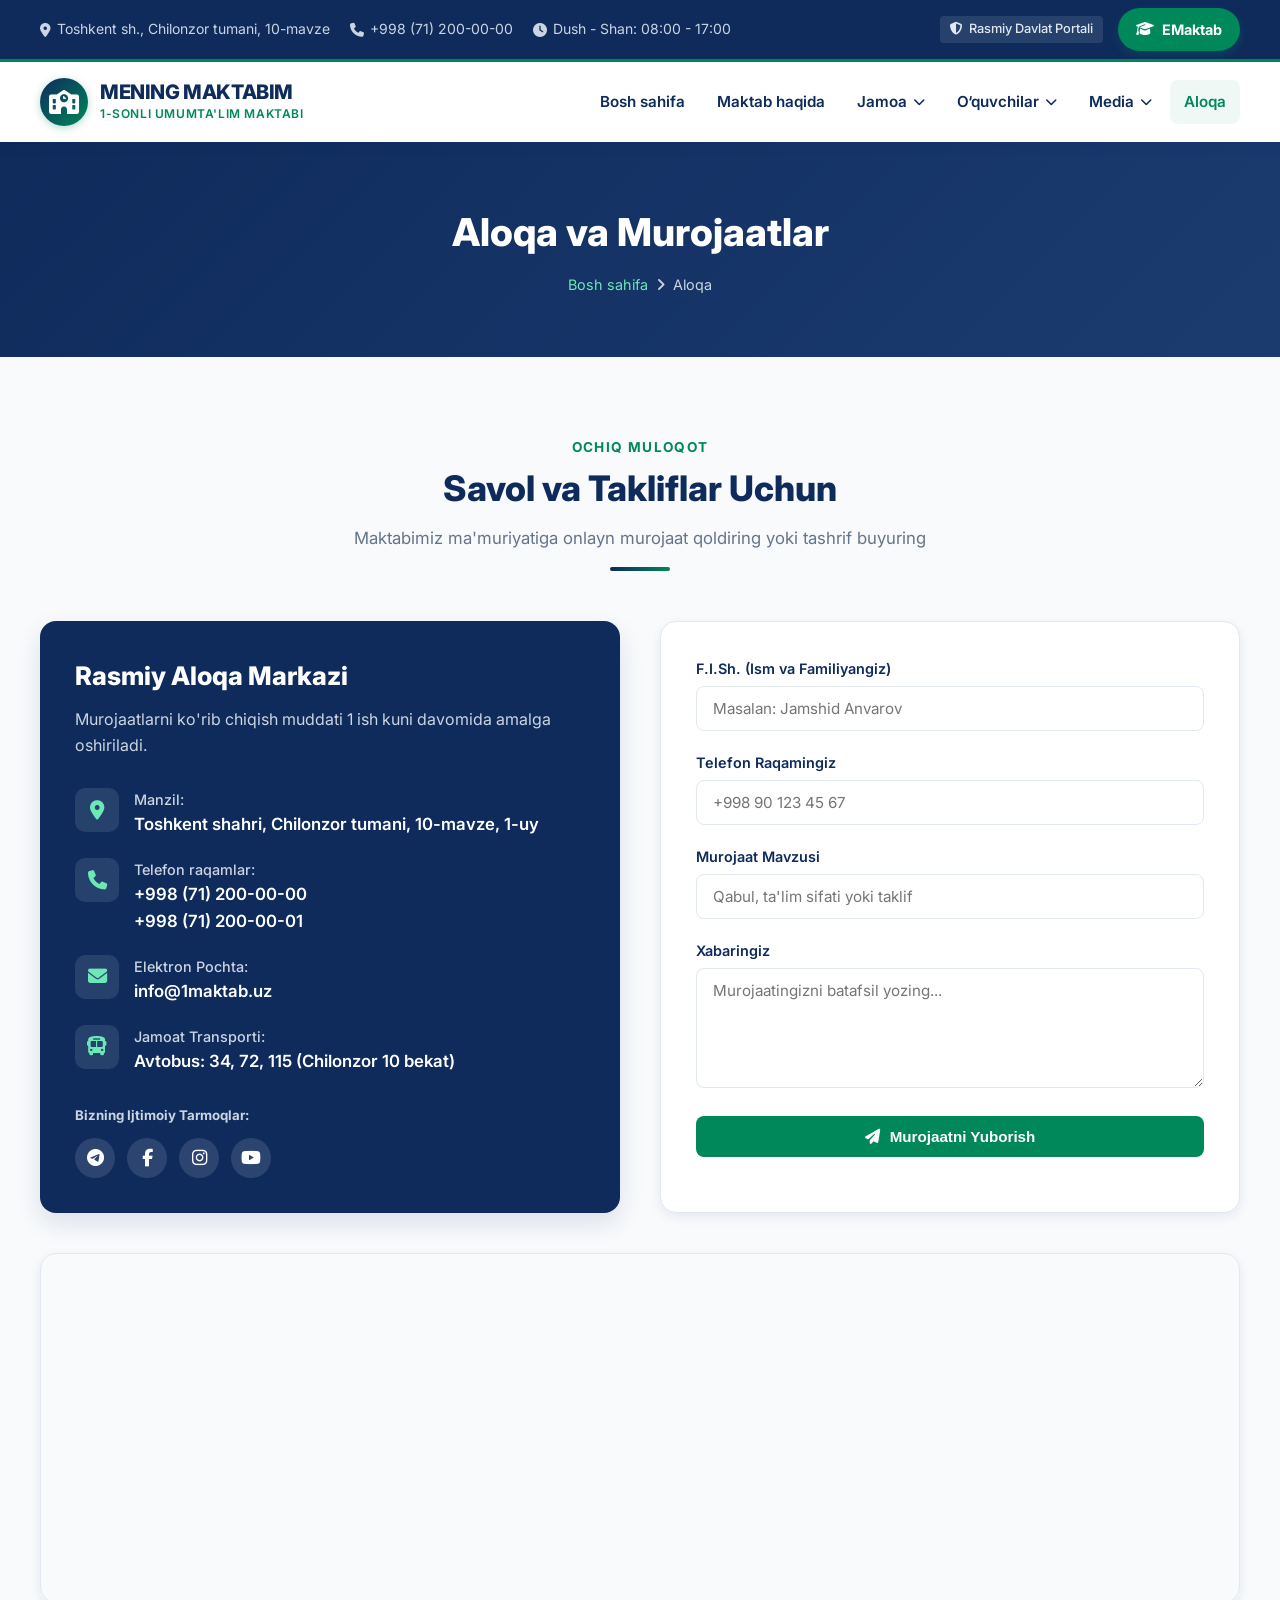
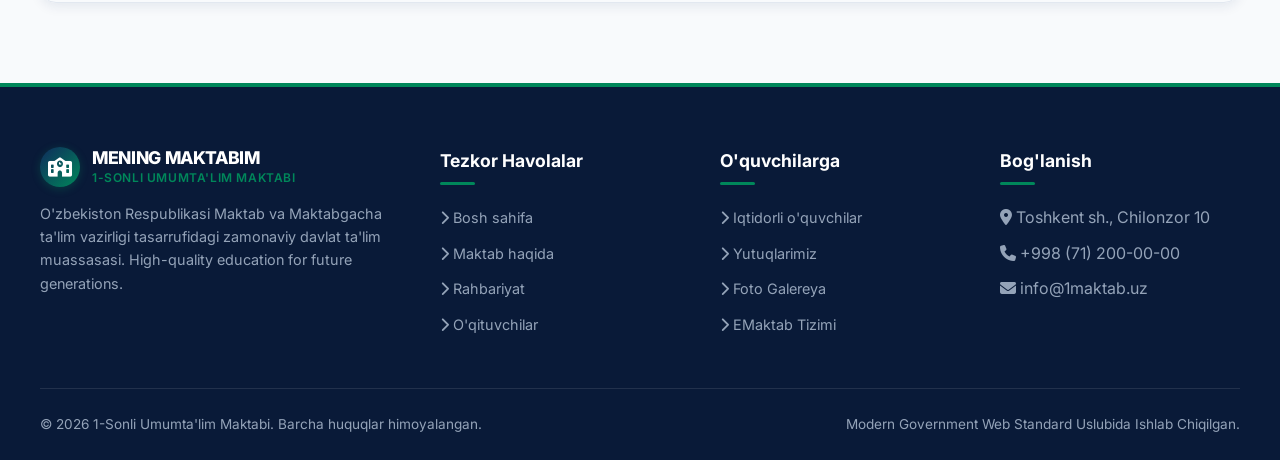
==== aloqa.html @ d5e592ae "Add files via upload" ====
<!DOCTYPE html>
<html lang="uz">
<head>
  <meta charset="UTF-8">
  <meta name="viewport" content="width=device-width, initial-scale=1.0">
  <title>Aloqa — Mening Maktabim</title>
  <!-- Google Fonts Inter -->
  <link rel="preconnect" href="https://fonts.googleapis.com">
  <link rel="preconnect" href="https://fonts.gstatic.com" crossorigin>
  <link href="https://fonts.googleapis.com/css2?family=Inter:wght@400;500;600;700;800&display=swap" rel="stylesheet">
  <!-- FontAwesome Icons -->
  <link rel="stylesheet" href="https://cdnjs.cloudflare.com/ajax/libs/font-awesome/6.4.0/css/all.min.css">
  <!-- Custom CSS -->
  <link rel="stylesheet" href="css/style.css">
</head>
<body>

  <!-- TOPBAR -->
  <div class="topbar">
    <div class="container topbar-content">
      <div class="topbar-info">
        <span><i class="fa-solid fa-location-dot"></i> Toshkent sh., Chilonzor tumani, 10-mavze</span>
        <a href="tel:+998712000000"><i class="fa-solid fa-phone"></i> +998 (71) 200-00-00</a>
        <span><i class="fa-solid fa-clock"></i> Dush - Shan: 08:00 - 17:00</span>
      </div>
      <div class="topbar-right">
        <span class="flag-accent"><i class="fa-solid fa-shield-halved"></i> Rasmiy Davlat Portali</span>
        <a href="https://e-maktab.uz" target="_blank" class="btn-emaktab"><i class="fa-solid fa-graduation-cap"></i> EMaktab</a>
      </div>
    </div>
  </div>

  <!-- NAVBAR -->
  <nav class="navbar">
    <div class="container nav-container">
      <a href="index.html" class="logo">
        <div class="logo-emblem">
          <i class="fa-solid fa-school"></i>
        </div>
        <div class="logo-text">
          <span class="logo-title">MENING MAKTABIM</span>
          <span class="logo-subtitle">1-Sonli Umumta'lim Maktabi</span>
        </div>
      </a>

      <div class="mobile-toggle">
        <i class="fa-solid fa-bars"></i>
      </div>

      <ul class="nav-menu">
        <li class="nav-item">
          <a href="index.html" class="nav-link">Bosh sahifa</a>
        </li>
        <li class="nav-item">
          <a href="maktab-haqida.html" class="nav-link">Maktab haqida</a>
        </li>

        <!-- Jamoa Dropdown -->
        <li class="nav-item">
          <a href="#" class="nav-link">Jamoa <i class="fa-solid fa-chevron-down"></i></a>
          <ul class="dropdown-menu">
            <li><a href="rahbariyat.html" class="dropdown-link"><i class="fa-solid fa-user-tie"></i> Rahbariyat</a></li>
            <li><a href="oqituvchilar.html" class="dropdown-link"><i class="fa-solid fa-chalkboard-user"></i> O‘qituvchilar</a></li>
          </ul>
        </li>

        <!-- O'quvchilar Dropdown -->
        <li class="nav-item">
          <a href="#" class="nav-link">O‘quvchilar <i class="fa-solid fa-chevron-down"></i></a>
          <ul class="dropdown-menu">
            <li><a href="iqtidorli-oquvchilar.html" class="dropdown-link"><i class="fa-solid fa-star"></i> Iqtidorli o‘quvchilar</a></li>
            <li><a href="yutuqlar.html" class="dropdown-link"><i class="fa-solid fa-trophy"></i> Yutuqlar</a></li>
          </ul>
        </li>

        <!-- Media Dropdown -->
        <li class="nav-item">
          <a href="#" class="nav-link">Media <i class="fa-solid fa-chevron-down"></i></a>
          <ul class="dropdown-menu">
            <li><a href="galereya.html" class="dropdown-link"><i class="fa-solid fa-images"></i> Galereya</a></li>
          </ul>
        </li>

        <li class="nav-item">
          <a href="aloqa.html" class="nav-link active">Aloqa</a>
        </li>
      </ul>
    </div>
  </nav>

  <!-- PAGE HEADER -->
  <header class="page-header">
    <div class="container">
      <h1 class="page-title">Aloqa va Murojaatlar</h1>
      <div class="breadcrumb">
        <a href="index.html">Bosh sahifa</a>
        <i class="fa-solid fa-angle-right"></i>
        <span>Aloqa</span>
      </div>
    </div>
  </header>

  <!-- ALOQA DETAILED SECTION -->
  <section class="section">
    <div class="container">
      <div class="section-header">
        <span class="section-subtitle">Ochiq Muloqot</span>
        <h2 class="section-title">Savol va Takliflar Uchun</h2>
        <p class="section-desc">Maktabimiz ma'muriyatiga onlayn murojaat qoldiring yoki tashrif buyuring</p>
        <div class="divider"></div>
      </div>

      <div class="contact-grid">
        <div class="contact-info-card">
          <div>
            <h3>Rasmiy Aloqa Markazi</h3>
            <p style="color: #cbd5e1;">Murojaatlarni ko'rib chiqish muddati 1 ish kuni davomida amalga oshiriladi.</p>
          </div>

          <div class="contact-info-list">
            <div class="contact-info-item">
              <div class="contact-info-icon"><i class="fa-solid fa-location-dot"></i></div>
              <div class="contact-info-text">
                <h5>Manzil:</h5>
                <p>Toshkent shahri, Chilonzor tumani, 10-mavze, 1-uy</p>
              </div>
            </div>

            <div class="contact-info-item">
              <div class="contact-info-icon"><i class="fa-solid fa-phone"></i></div>
              <div class="contact-info-text">
                <h5>Telefon raqamlar:</h5>
                <p><a href="tel:+998712000000">+998 (71) 200-00-00</a></p>
                <p><a href="tel:+998712000001">+998 (71) 200-00-01</a></p>
              </div>
            </div>

            <div class="contact-info-item">
              <div class="contact-info-icon"><i class="fa-solid fa-envelope"></i></div>
              <div class="contact-info-text">
                <h5>Elektron Pochta:</h5>
                <p><a href="mailto:info@1maktab.uz">info@1maktab.uz</a></p>
              </div>
            </div>

            <div class="contact-info-item">
              <div class="contact-info-icon"><i class="fa-solid fa-bus"></i></div>
              <div class="contact-info-text">
                <h5>Jamoat Transporti:</h5>
                <p>Avtobus: 34, 72, 115 (Chilonzor 10 bekat)</p>
              </div>
            </div>
          </div>

          <div>
            <h5 style="margin-bottom: 12px; color: #cbd5e1;">Bizning Ijtimoiy Tarmoqlar:</h5>
            <div class="social-links">
              <a href="#" class="social-icon"><i class="fa-brands fa-telegram"></i></a>
              <a href="#" class="social-icon"><i class="fa-brands fa-facebook-f"></i></a>
              <a href="#" class="social-icon"><i class="fa-brands fa-instagram"></i></a>
              <a href="#" class="social-icon"><i class="fa-brands fa-youtube"></i></a>
            </div>
          </div>
        </div>

        <div class="contact-form-wrap">
          <form id="contactForm">
            <div class="form-group">
              <label class="form-label">F.I.Sh. (Ism va Familiyangiz)</label>
              <input type="text" class="form-control" placeholder="Masalan: Jamshid Anvarov" required>
            </div>

            <div class="form-group">
              <label class="form-label">Telefon Raqamingiz</label>
              <input type="tel" class="form-control" placeholder="+998 90 123 45 67" required>
            </div>

            <div class="form-group">
              <label class="form-label">Murojaat Mavzusi</label>
              <input type="text" class="form-control" placeholder="Qabul, ta'lim sifati yoki taklif" required>
            </div>

            <div class="form-group">
              <label class="form-label">Xabaringiz</label>
              <textarea class="form-control" placeholder="Murojaatingizni batafsil yozing..." required></textarea>
            </div>

            <button type="submit" class="btn btn-primary" style="width: 100%; justify-content: center;">
              <i class="fa-solid fa-paper-plane"></i> Murojaatni Yuborish
            </button>
          </form>
        </div>
      </div>

      <!-- MAP EMBED -->
      <div class="map-container">
        <iframe src="https://www.google.com/maps/embed?pb=!1m18!1m12!1m3!1d47963.30825316499!2d69.20000000000002!3d41.28333330000001!2m3!1f0!2f0!3f0!3m2!1i1024!2i768!4f13.1!3m3!1m2!1s0x38ae8a0322300001%3A0x2a10d9ff4a86b3b5!2sTashkent%2C%20Uzbekistan!5e0!3m2!1sen!2s!4v1690000000000!5m2!1sen!2s" allowfullscreen="" loading="lazy"></iframe>
      </div>
    </div>
  </section>

  <!-- FOOTER -->
  <footer class="footer">
    <div class="container">
      <div class="footer-grid">
        <div class="footer-about">
          <div class="logo">
            <div class="logo-emblem" style="width: 40px; height: 40px; font-size: 1.2rem;">
              <i class="fa-solid fa-school"></i>
            </div>
            <div class="logo-text">
              <span class="logo-title" style="color: white; font-size: 1.1rem;">MENING MAKTABIM</span>
              <span class="logo-subtitle">1-Sonli Umumta'lim Maktabi</span>
            </div>
          </div>
          <p>
            O'zbekiston Respublikasi Maktab va Maktabgacha ta'lim vazirligi tasarrufidagi zamonaviy davlat ta'lim muassasasi. High-quality education for future generations.
          </p>
        </div>

        <div>
          <h4 class="footer-title">Tezkor Havolalar</h4>
          <ul class="footer-links">
            <li><a href="index.html"><i class="fa-solid fa-chevron-right"></i> Bosh sahifa</a></li>
            <li><a href="maktab-haqida.html"><i class="fa-solid fa-chevron-right"></i> Maktab haqida</a></li>
            <li><a href="rahbariyat.html"><i class="fa-solid fa-chevron-right"></i> Rahbariyat</a></li>
            <li><a href="oqituvchilar.html"><i class="fa-solid fa-chevron-right"></i> O'qituvchilar</a></li>
          </ul>
        </div>

        <div>
          <h4 class="footer-title">O'quvchilarga</h4>
          <ul class="footer-links">
            <li><a href="iqtidorli-oquvchilar.html"><i class="fa-solid fa-chevron-right"></i> Iqtidorli o'quvchilar</a></li>
            <li><a href="yutuqlar.html"><i class="fa-solid fa-chevron-right"></i> Yutuqlarimiz</a></li>
            <li><a href="galereya.html"><i class="fa-solid fa-chevron-right"></i> Foto Galereya</a></li>
            <li><a href="https://e-maktab.uz" target="_blank"><i class="fa-solid fa-chevron-right"></i> EMaktab Tizimi</a></li>
          </ul>
        </div>

        <div>
          <h4 class="footer-title">Bog'lanish</h4>
          <ul class="footer-links">
            <li><i class="fa-solid fa-location-dot"></i> Toshkent sh., Chilonzor 10</li>
            <li><i class="fa-solid fa-phone"></i> +998 (71) 200-00-00</li>
            <li><i class="fa-solid fa-envelope"></i> info@1maktab.uz</li>
          </ul>
        </div>
      </div>

      <div class="footer-bottom">
        <p>&copy; 2026 1-Sonli Umumta'lim Maktabi. Barcha huquqlar himoyalangan.</p>
        <p>Modern Government Web Standard Uslubida Ishlab Chiqilgan.</p>
      </div>
    </div>
  </footer>

  <script src="js/main.js"></script>
</body>
</html>
---- css/style.css ----
/* Modern Government / Institutional Style - Maktab Veb-sayti */

:root {
  --primary-dark: #0f2b5c;
  --primary: #1b3b6f;
  --primary-light: #255294;
  --accent-green: #00875a;
  --accent-green-hover: #006c48;
  --gold: #d97706;
  --gold-light: #fef3c7;
  --bg-light: #f8fafc;
  --bg-card: #ffffff;
  --text-dark: #1e293b;
  --text-muted: #64748b;
  --border-color: #e2e8f0;
  --shadow-sm: 0 1px 3px rgba(0,0,0,0.1);
  --shadow-md: 0 4px 12px rgba(15,43,92,0.08);
  --shadow-lg: 0 10px 25px rgba(15,43,92,0.12);
  --radius: 8px;
  --transition: all 0.3s cubic-bezier(0.4, 0, 0.2, 1);
  --container: 1240px;
}

* {
  margin: 0;
  padding: 0;
  box-sizing: border-box;
}

html {
  scroll-behavior: smooth;
  font-family: 'Inter', system-ui, -apple-system, BlinkMacSystemFont, 'Segoe UI', Roboto, Oxygen, Ubuntu, Cantarell, sans-serif;
  color: var(--text-dark);
  background-color: var(--bg-light);
  line-height: 1.6;
}

body {
  overflow-x: hidden;
}

a {
  text-decoration: none;
  color: inherit;
  transition: var(--transition);
}

ul {
  list-style: none;
}

img {
  max-width: 100%;
  height: auto;
  display: block;
}

.container {
  max-width: var(--container);
  margin: 0 auto;
  padding: 0 20px;
}

/* TOPBAR */
.topbar {
  background-color: var(--primary-dark);
  color: #e2e8f0;
  font-size: 0.875rem;
  padding: 8px 0;
  border-bottom: 3px solid var(--accent-green);
}

.topbar-content {
  display: flex;
  justify-content: space-between;
  align-items: center;
  flex-wrap: wrap;
  gap: 10px;
}

.topbar-info {
  display: flex;
  align-items: center;
  gap: 20px;
}

.topbar-info span, .topbar-info a {
  display: flex;
  align-items: center;
  gap: 6px;
  color: #cbd5e1;
}

.topbar-info a:hover {
  color: #ffffff;
}

.topbar-right {
  display: flex;
  align-items: center;
  gap: 15px;
}

.flag-accent {
  display: inline-flex;
  align-items: center;
  gap: 6px;
  font-weight: 500;
  font-size: 0.8rem;
  background: rgba(255,255,255,0.1);
  padding: 3px 10px;
  border-radius: 4px;
}

/* NAVBAR */
.navbar {
  background-color: #ffffff;
  box-shadow: var(--shadow-md);
  position: sticky;
  top: 0;
  z-index: 1000;
}

.nav-container {
  display: flex;
  justify-content: space-between;
  align-items: center;
  height: 80px;
}

.logo {
  display: flex;
  align-items: center;
  gap: 12px;
}

.logo-emblem {
  width: 48px;
  height: 48px;
  background: linear-gradient(135deg, var(--primary-dark), var(--accent-green));
  color: white;
  border-radius: 50%;
  display: flex;
  align-items: center;
  justify-content: center;
  font-size: 1.5rem;
  box-shadow: 0 2px 8px rgba(0,135,90,0.3);
}

.logo-text {
  display: flex;
  flex-direction: column;
}

.logo-title {
  font-size: 1.25rem;
  font-weight: 800;
  color: var(--primary-dark);
  line-height: 1.2;
  letter-spacing: -0.02em;
}

.logo-subtitle {
  font-size: 0.75rem;
  color: var(--accent-green);
  font-weight: 600;
  text-transform: uppercase;
  letter-spacing: 0.05em;
}

.nav-menu {
  display: flex;
  align-items: center;
  gap: 4px;
}

.nav-item {
  position: relative;
}

.nav-link {
  display: flex;
  align-items: center;
  gap: 6px;
  padding: 10px 14px;
  font-size: 0.95rem;
  font-weight: 600;
  color: var(--primary-dark);
  border-radius: var(--radius);
}

.nav-link:hover, .nav-link.active {
  color: var(--accent-green);
  background-color: rgba(0, 135, 90, 0.06);
}

.nav-link i.fa-chevron-down {
  font-size: 0.75rem;
  transition: transform 0.3s ease;
}

/* DROPDOWN MENU */
.dropdown-menu {
  position: absolute;
  top: 100%;
  left: 0;
  width: 220px;
  background-color: #ffffff;
  box-shadow: var(--shadow-lg);
  border-radius: var(--radius);
  padding: 8px 0;
  opacity: 0;
  visibility: hidden;
  transform: translateY(10px);
  transition: var(--transition);
  border-top: 3px solid var(--accent-green);
  z-index: 100;
}

.nav-item:hover .dropdown-menu {
  opacity: 1;
  visibility: visible;
  transform: translateY(0);
}

.nav-item:hover .nav-link i.fa-chevron-down {
  transform: rotate(180deg);
}

.dropdown-link {
  display: flex;
  align-items: center;
  gap: 10px;
  padding: 10px 18px;
  font-size: 0.9rem;
  font-weight: 500;
  color: var(--text-dark);
}

.dropdown-link i {
  color: var(--accent-green);
  width: 18px;
}

.dropdown-link:hover {
  background-color: var(--bg-light);
  color: var(--accent-green);
  padding-left: 24px;
}

/* EMaktab Button */
.btn-emaktab {
  display: inline-flex;
  align-items: center;
  gap: 8px;
  background-color: var(--accent-green);
  color: #ffffff !important;
  padding: 10px 18px;
  border-radius: 50px;
  font-weight: 700;
  font-size: 0.9rem;
  box-shadow: 0 4px 10px rgba(0, 135, 90, 0.25);
}

.btn-emaktab:hover {
  background-color: var(--accent-green-hover);
  transform: translateY(-2px);
  box-shadow: 0 6px 14px rgba(0, 135, 90, 0.35);
}

.mobile-toggle {
  display: none;
  font-size: 1.5rem;
  color: var(--primary-dark);
  cursor: pointer;
}

/* HERO SECTION */
.hero {
  position: relative;
  background: linear-gradient(135deg, rgba(15, 43, 92, 0.95), rgba(27, 59, 111, 0.9)), url('../rasmlar/06408b73-d4eb-418b-8afd-2e8a0dfa5167.jfif') center/cover no-repeat;
  color: white;
  padding: 90px 0;
  overflow: hidden;
}

.hero::before {
  content: '';
  position: absolute;
  top: -50px;
  right: -50px;
  width: 350px;
  height: 350px;
  background: rgba(0, 135, 90, 0.15);
  border-radius: 50%;
  filter: blur(50px);
}

.hero-grid {
  display: grid;
  grid-template-columns: 1.2fr 0.8fr;
  gap: 40px;
  align-items: center;
}

.hero-badge {
  display: inline-flex;
  align-items: center;
  gap: 8px;
  background: rgba(255, 255, 255, 0.12);
  backdrop-filter: blur(10px);
  border: 1px solid rgba(255, 255, 255, 0.2);
  padding: 6px 16px;
  border-radius: 50px;
  font-size: 0.85rem;
  font-weight: 600;
  margin-bottom: 20px;
  color: #6ee7b7;
}

.hero-title {
  font-size: 2.8rem;
  font-weight: 800;
  line-height: 1.2;
  margin-bottom: 20px;
}

.hero-title span {
  color: #6ee7b7;
  display: block;
}

.hero-description {
  font-size: 1.1rem;
  color: #cbd5e1;
  margin-bottom: 30px;
  max-width: 600px;
}

.hero-buttons {
  display: flex;
  gap: 15px;
  flex-wrap: wrap;
}

.btn {
  display: inline-flex;
  align-items: center;
  gap: 10px;
  padding: 12px 26px;
  border-radius: var(--radius);
  font-weight: 700;
  font-size: 0.95rem;
  cursor: pointer;
  border: none;
  transition: var(--transition);
}

.btn-primary {
  background-color: var(--accent-green);
  color: white;
}

.btn-primary:hover {
  background-color: var(--accent-green-hover);
  transform: translateY(-2px);
  box-shadow: 0 4px 12px rgba(0,135,90,0.3);
}

.btn-outline {
  background-color: rgba(255, 255, 255, 0.1);
  color: white;
  border: 1px solid rgba(255, 255, 255, 0.3);
}

.btn-outline:hover {
  background-color: rgba(255, 255, 255, 0.2);
  color: white;
  border-color: white;
}

.hero-card {
  position: relative;
  border-radius: 16px;
  overflow: hidden;
  box-shadow: 0 20px 40px rgba(0,0,0,0.3);
  border: 4px solid rgba(255,255,255,0.2);
}

.hero-card img {
  width: 100%;
  height: 380px;
  object-fit: cover;
  transition: transform 0.5s ease;
}

.hero-card:hover img {
  transform: scale(1.05);
}

.hero-card-badge {
  position: absolute;
  bottom: 15px;
  left: 15px;
  right: 15px;
  background: rgba(15, 43, 92, 0.85);
  backdrop-filter: blur(8px);
  padding: 15px;
  border-radius: 10px;
  color: white;
  border-left: 4px solid var(--accent-green);
}

.hero-card-badge h4 {
  font-size: 1.05rem;
  font-weight: 700;
}

.hero-card-badge p {
  font-size: 0.85rem;
  color: #cbd5e1;
}

/* SECTION COMMONS */
.section {
  padding: 80px 0;
}

.section-bg {
  background-color: #ffffff;
}

.section-header {
  text-align: center;
  max-width: 700px;
  margin: 0 auto 50px auto;
}

.section-subtitle {
  color: var(--accent-green);
  font-weight: 700;
  text-transform: uppercase;
  font-size: 0.85rem;
  letter-spacing: 0.1em;
  margin-bottom: 8px;
  display: block;
}

.section-title {
  font-size: 2.2rem;
  font-weight: 800;
  color: var(--primary-dark);
  margin-bottom: 15px;
  line-height: 1.25;
}

.section-desc {
  color: var(--text-muted);
  font-size: 1.05rem;
}

.divider {
  width: 60px;
  height: 4px;
  background: linear-gradient(to right, var(--primary-dark), var(--accent-green));
  margin: 15px auto 0 auto;
  border-radius: 2px;
}

/* STATS SECTION */
.stats-banner {
  background: linear-gradient(135deg, var(--primary-dark), var(--primary));
  color: white;
  padding: 50px 0;
  margin-top: -40px;
  position: relative;
  z-index: 10;
  border-radius: 16px;
  box-shadow: var(--shadow-lg);
}

.stats-grid {
  display: grid;
  grid-template-columns: repeat(4, 1fr);
  gap: 30px;
  text-align: center;
}

.stat-item {
  padding: 10px;
}

.stat-icon {
  font-size: 2.2rem;
  color: #6ee7b7;
  margin-bottom: 12px;
}

.stat-number {
  font-size: 2.6rem;
  font-weight: 800;
  line-height: 1;
  margin-bottom: 6px;
  color: #ffffff;
}

.stat-label {
  font-size: 0.95rem;
  color: #cbd5e1;
  font-weight: 500;
}

/* MAKTAB HAQIDA SECTION */
.about-grid {
  display: grid;
  grid-template-columns: 1fr 1fr;
  gap: 50px;
  align-items: center;
}

.about-images {
  position: relative;
}

.about-img-main {
  border-radius: 12px;
  overflow: hidden;
  box-shadow: var(--shadow-lg);
  border: 3px solid white;
}

.about-img-sub {
  position: absolute;
  bottom: -30px;
  right: -20px;
  width: 55%;
  border-radius: 12px;
  overflow: hidden;
  box-shadow: var(--shadow-lg);
  border: 4px solid white;
}

.about-content h3 {
  font-size: 1.8rem;
  color: var(--primary-dark);
  font-weight: 800;
  margin-bottom: 15px;
}

.about-content p {
  color: var(--text-muted);
  margin-bottom: 15px;
  font-size: 1rem;
}

.features-list {
  margin: 25px 0;
  display: grid;
  grid-template-columns: 1fr 1fr;
  gap: 15px;
}

.feature-item {
  display: flex;
  align-items: center;
  gap: 10px;
  font-weight: 600;
  color: var(--primary-dark);
}

.feature-item i {
  color: var(--accent-green);
  font-size: 1.1rem;
  background: rgba(0, 135, 90, 0.1);
  padding: 8px;
  border-radius: 50%;
}

/* RAHBARIYAT CARDS */
.leadership-grid {
  display: grid;
  grid-template-columns: repeat(3, 1fr);
  gap: 30px;
}

.card {
  background: var(--bg-card);
  border-radius: 12px;
  overflow: hidden;
  box-shadow: var(--shadow-md);
  border: 1px solid var(--border-color);
  transition: var(--transition);
}

.card:hover {
  transform: translateY(-6px);
  box-shadow: var(--shadow-lg);
  border-color: var(--accent-green);
}

.card-img-wrap {
  position: relative;
  height: 280px;
  overflow: hidden;
  background-color: #e2e8f0;
}

.card-img-wrap img {
  width: 100%;
  height: 100%;
  object-fit: cover;
  transition: transform 0.5s ease;
}

.card:hover .card-img-wrap img {
  transform: scale(1.06);
}

.card-badge {
  position: absolute;
  top: 15px;
  left: 15px;
  background: var(--primary-dark);
  color: white;
  padding: 4px 12px;
  border-radius: 50px;
  font-size: 0.75rem;
  font-weight: 700;
  text-transform: uppercase;
  letter-spacing: 0.05em;
}

.card-body {
  padding: 22px;
}

.card-title {
  font-size: 1.2rem;
  font-weight: 800;
  color: var(--primary-dark);
  margin-bottom: 4px;
}

.card-role {
  color: var(--accent-green);
  font-weight: 600;
  font-size: 0.9rem;
  margin-bottom: 12px;
  display: block;
}

.card-info-list {
  border-top: 1px solid var(--border-color);
  padding-top: 12px;
  margin-top: 12px;
  font-size: 0.875rem;
  color: var(--text-muted);
}

.card-info-list li {
  display: flex;
  align-items: center;
  gap: 8px;
  margin-bottom: 6px;
}

.card-info-list i {
  color: var(--primary);
  width: 16px;
}

/* IQTIDORLI O'QUVCHILAR */
.students-grid {
  display: grid;
  grid-template-columns: repeat(4, 1fr);
  gap: 25px;
}

.student-card {
  background: white;
  border-radius: 12px;
  padding: 20px;
  text-align: center;
  box-shadow: var(--shadow-md);
  border: 1px solid var(--border-color);
  transition: var(--transition);
  position: relative;
}

.student-card:hover {
  transform: translateY(-5px);
  box-shadow: var(--shadow-lg);
  border-color: var(--gold);
}

.student-avatar {
  width: 110px;
  height: 110px;
  border-radius: 50%;
  margin: 0 auto 15px auto;
  overflow: hidden;
  border: 3px solid var(--accent-green);
  box-shadow: 0 4px 10px rgba(0,0,0,0.1);
}

.student-avatar img {
  width: 100%;
  height: 100%;
  object-fit: cover;
}

.student-name {
  font-size: 1.1rem;
  font-weight: 700;
  color: var(--primary-dark);
  margin-bottom: 4px;
}

.student-class {
  display: inline-block;
  background: var(--bg-light);
  color: var(--primary);
  font-weight: 700;
  padding: 2px 10px;
  border-radius: 50px;
  font-size: 0.8rem;
  margin-bottom: 10px;
}

.student-field {
  font-size: 0.85rem;
  color: var(--text-muted);
  font-weight: 600;
  margin-bottom: 8px;
}

.student-achievement {
  background: var(--gold-light);
  color: var(--gold);
  padding: 8px 12px;
  border-radius: 8px;
  font-size: 0.825rem;
  font-weight: 600;
  display: flex;
  align-items: center;
  justify-content: center;
  gap: 6px;
}

/* YUTUQLAR TAB & CARDS */
.achievements-grid {
  display: grid;
  grid-template-columns: repeat(3, 1fr);
  gap: 30px;
}

.achieve-card {
  background: white;
  border-radius: 12px;
  padding: 25px;
  border-left: 5px solid var(--accent-green);
  box-shadow: var(--shadow-md);
  transition: var(--transition);
}

.achieve-card:hover {
  transform: translateY(-4px);
  box-shadow: var(--shadow-lg);
}

.achieve-icon {
  width: 50px;
  height: 50px;
  background: rgba(0, 135, 90, 0.1);
  color: var(--accent-green);
  border-radius: 10px;
  display: flex;
  align-items: center;
  justify-content: center;
  font-size: 1.5rem;
  margin-bottom: 15px;
}

.achieve-title {
  font-size: 1.15rem;
  font-weight: 700;
  color: var(--primary-dark);
  margin-bottom: 8px;
}

.achieve-desc {
  font-size: 0.9rem;
  color: var(--text-muted);
}

.achieve-date {
  font-size: 0.8rem;
  color: var(--gold);
  font-weight: 700;
  margin-top: 12px;
  display: block;
}

/* GALEREYA */
.gallery-filters {
  display: flex;
  justify-content: center;
  gap: 10px;
  margin-bottom: 35px;
  flex-wrap: wrap;
}

.filter-btn {
  padding: 8px 20px;
  border-radius: 50px;
  border: 1px solid var(--border-color);
  background: white;
  color: var(--text-dark);
  font-weight: 600;
  font-size: 0.9rem;
  cursor: pointer;
  transition: var(--transition);
}

.filter-btn.active, .filter-btn:hover {
  background: var(--primary-dark);
  color: white;
  border-color: var(--primary-dark);
}

.gallery-grid {
  display: grid;
  grid-template-columns: repeat(3, 1fr);
  gap: 20px;
}

.gallery-item {
  position: relative;
  border-radius: 12px;
  overflow: hidden;
  height: 240px;
  cursor: pointer;
  box-shadow: var(--shadow-sm);
}

.gallery-item img {
  width: 100%;
  height: 100%;
  object-fit: cover;
  transition: transform 0.5s ease;
}

.gallery-overlay {
  position: absolute;
  inset: 0;
  background: linear-gradient(to top, rgba(15,43,92,0.9), rgba(15,43,92,0.2));
  opacity: 0;
  transition: var(--transition);
  display: flex;
  flex-direction: column;
  justify-content: flex-end;
  padding: 20px;
  color: white;
}

.gallery-item:hover img {
  transform: scale(1.08);
}

.gallery-item:hover .gallery-overlay {
  opacity: 1;
}

.gallery-overlay h4 {
  font-size: 1rem;
  font-weight: 700;
}

.gallery-overlay span {
  font-size: 0.8rem;
  color: #6ee7b7;
}

/* ALOQA SECTION */
.contact-grid {
  display: grid;
  grid-template-columns: 1fr 1fr;
  gap: 40px;
}

.contact-info-card {
  background: var(--primary-dark);
  color: white;
  border-radius: 16px;
  padding: 35px;
  box-shadow: var(--shadow-lg);
  display: flex;
  flex-direction: column;
  justify-content: space-between;
}

.contact-info-card h3 {
  font-size: 1.6rem;
  font-weight: 800;
  margin-bottom: 10px;
}

.contact-info-list {
  margin: 30px 0;
  display: flex;
  flex-direction: column;
  gap: 20px;
}

.contact-info-item {
  display: flex;
  align-items: flex-start;
  gap: 15px;
}

.contact-info-icon {
  width: 44px;
  height: 44px;
  background: rgba(255,255,255,0.1);
  color: #6ee7b7;
  border-radius: 10px;
  display: flex;
  align-items: center;
  justify-content: center;
  font-size: 1.2rem;
  flex-shrink: 0;
}

.contact-info-text h5 {
  font-size: 0.9rem;
  color: #cbd5e1;
  font-weight: 500;
}

.contact-info-text p, .contact-info-text a {
  font-size: 1.05rem;
  font-weight: 600;
  color: white;
}

.social-links {
  display: flex;
  gap: 12px;
}

.social-icon {
  width: 40px;
  height: 40px;
  background: rgba(255, 255, 255, 0.12);
  color: white;
  border-radius: 50%;
  display: flex;
  align-items: center;
  justify-content: center;
  font-size: 1.1rem;
  transition: var(--transition);
}

.social-icon:hover {
  background: var(--accent-green);
  transform: translateY(-3px);
}

.contact-form-wrap {
  background: white;
  border-radius: 16px;
  padding: 35px;
  box-shadow: var(--shadow-md);
  border: 1px solid var(--border-color);
}

.form-group {
  margin-bottom: 20px;
}

.form-label {
  display: block;
  font-size: 0.9rem;
  font-weight: 600;
  color: var(--primary-dark);
  margin-bottom: 6px;
}

.form-control {
  width: 100%;
  padding: 12px 16px;
  border-radius: var(--radius);
  border: 1px solid var(--border-color);
  font-size: 0.95rem;
  font-family: inherit;
  transition: var(--transition);
}

.form-control:focus {
  outline: none;
  border-color: var(--primary);
  box-shadow: 0 0 0 3px rgba(27, 59, 111, 0.15);
}

textarea.form-control {
  resize: vertical;
  min-height: 120px;
}

/* MAP WRAP */
.map-container {
  margin-top: 40px;
  border-radius: 16px;
  overflow: hidden;
  box-shadow: var(--shadow-md);
  height: 350px;
  border: 1px solid var(--border-color);
}

.map-container iframe {
  width: 100%;
  height: 100%;
  border: 0;
}

/* FOOTER */
.footer {
  background-color: #091a38;
  color: #94a3b8;
  padding-top: 60px;
  padding-bottom: 25px;
  border-top: 4px solid var(--accent-green);
}

.footer-grid {
  display: grid;
  grid-template-columns: 1.5fr 1fr 1fr 1fr;
  gap: 40px;
  margin-bottom: 40px;
}

.footer-about p {
  margin-top: 15px;
  font-size: 0.9rem;
  line-height: 1.6;
}

.footer-title {
  color: white;
  font-size: 1.1rem;
  font-weight: 700;
  margin-bottom: 20px;
  position: relative;
  padding-bottom: 10px;
}

.footer-title::after {
  content: '';
  position: absolute;
  left: 0;
  bottom: 0;
  width: 35px;
  height: 3px;
  background-color: var(--accent-green);
  border-radius: 2px;
}

.footer-links li {
  margin-bottom: 10px;
}

.footer-links a {
  font-size: 0.9rem;
  color: #94a3b8;
}

.footer-links a:hover {
  color: white;
  padding-left: 6px;
}

.footer-bottom {
  border-top: 1px solid rgba(255, 255, 255, 0.1);
  padding-top: 25px;
  display: flex;
  justify-content: space-between;
  align-items: center;
  font-size: 0.85rem;
  flex-wrap: wrap;
  gap: 15px;
}

/* BREADCRUMB FOR INNER PAGES */
.page-header {
  background: linear-gradient(135deg, var(--primary-dark), var(--primary));
  color: white;
  padding: 60px 0;
  text-align: center;
}

.page-title {
  font-size: 2.4rem;
  font-weight: 800;
  margin-bottom: 10px;
}

.breadcrumb {
  display: flex;
  justify-content: center;
  align-items: center;
  gap: 8px;
  font-size: 0.9rem;
  color: #cbd5e1;
}

.breadcrumb a {
  color: #6ee7b7;
}

.breadcrumb a:hover {
  text-decoration: underline;
}

/* LIGHTBOX MODAL */
.lightbox {
  position: fixed;
  inset: 0;
  background: rgba(0, 0, 0, 0.9);
  display: flex;
  align-items: center;
  justify-content: center;
  z-index: 9999;
  opacity: 0;
  pointer-events: none;
  transition: opacity 0.3s ease;
  padding: 20px;
}

.lightbox.active {
  opacity: 1;
  pointer-events: auto;
}

.lightbox-content {
  max-width: 90%;
  max-height: 85vh;
  border-radius: 8px;
  box-shadow: 0 10px 30px rgba(0,0,0,0.5);
}

.lightbox-close {
  position: absolute;
  top: 25px;
  right: 25px;
  color: white;
  font-size: 2rem;
  cursor: pointer;
}

/* RESPONSIVE DESIGN */
@media (max-width: 1024px) {
  .hero-grid, .about-grid, .contact-grid {
    grid-template-columns: 1fr;
  }
  .leadership-grid, .achievements-grid, .gallery-grid {
    grid-template-columns: repeat(2, 1fr);
  }
  .students-grid {
    grid-template-columns: repeat(2, 1fr);
  }
  .footer-grid {
    grid-template-columns: 1fr 1fr;
  }
}

@media (max-width: 768px) {
  .topbar-content {
    flex-direction: column;
    align-items: flex-start;
  }
  .mobile-toggle {
    display: block;
  }
  .nav-menu {
    position: absolute;
    top: 80px;
    left: 0;
    width: 100%;
    background: white;
    flex-direction: column;
    align-items: flex-start;
    padding: 20px;
    box-shadow: var(--shadow-lg);
    display: none;
    border-top: 1px solid var(--border-color);
  }
  .nav-menu.active {
    display: flex;
  }
  .nav-item {
    width: 100%;
  }
  .nav-link {
    width: 100%;
    justify-content: space-between;
    padding: 12px 0;
  }
  .dropdown-menu {
    position: static;
    width: 100%;
    box-shadow: none;
    opacity: 1;
    visibility: visible;
    transform: none;
    display: none;
    border-top: none;
    padding-left: 15px;
    background-color: var(--bg-light);
    border-radius: var(--radius);
  }
  .dropdown-menu.active {
    display: block;
  }
  .stats-grid {
    grid-template-columns: repeat(2, 1fr);
  }
  .leadership-grid, .achievements-grid, .gallery-grid, .students-grid {
    grid-template-columns: 1fr;
  }
  .footer-grid {
    grid-template-columns: 1fr;
  }
  .hero-title {
    font-size: 2.1rem;
  }
}
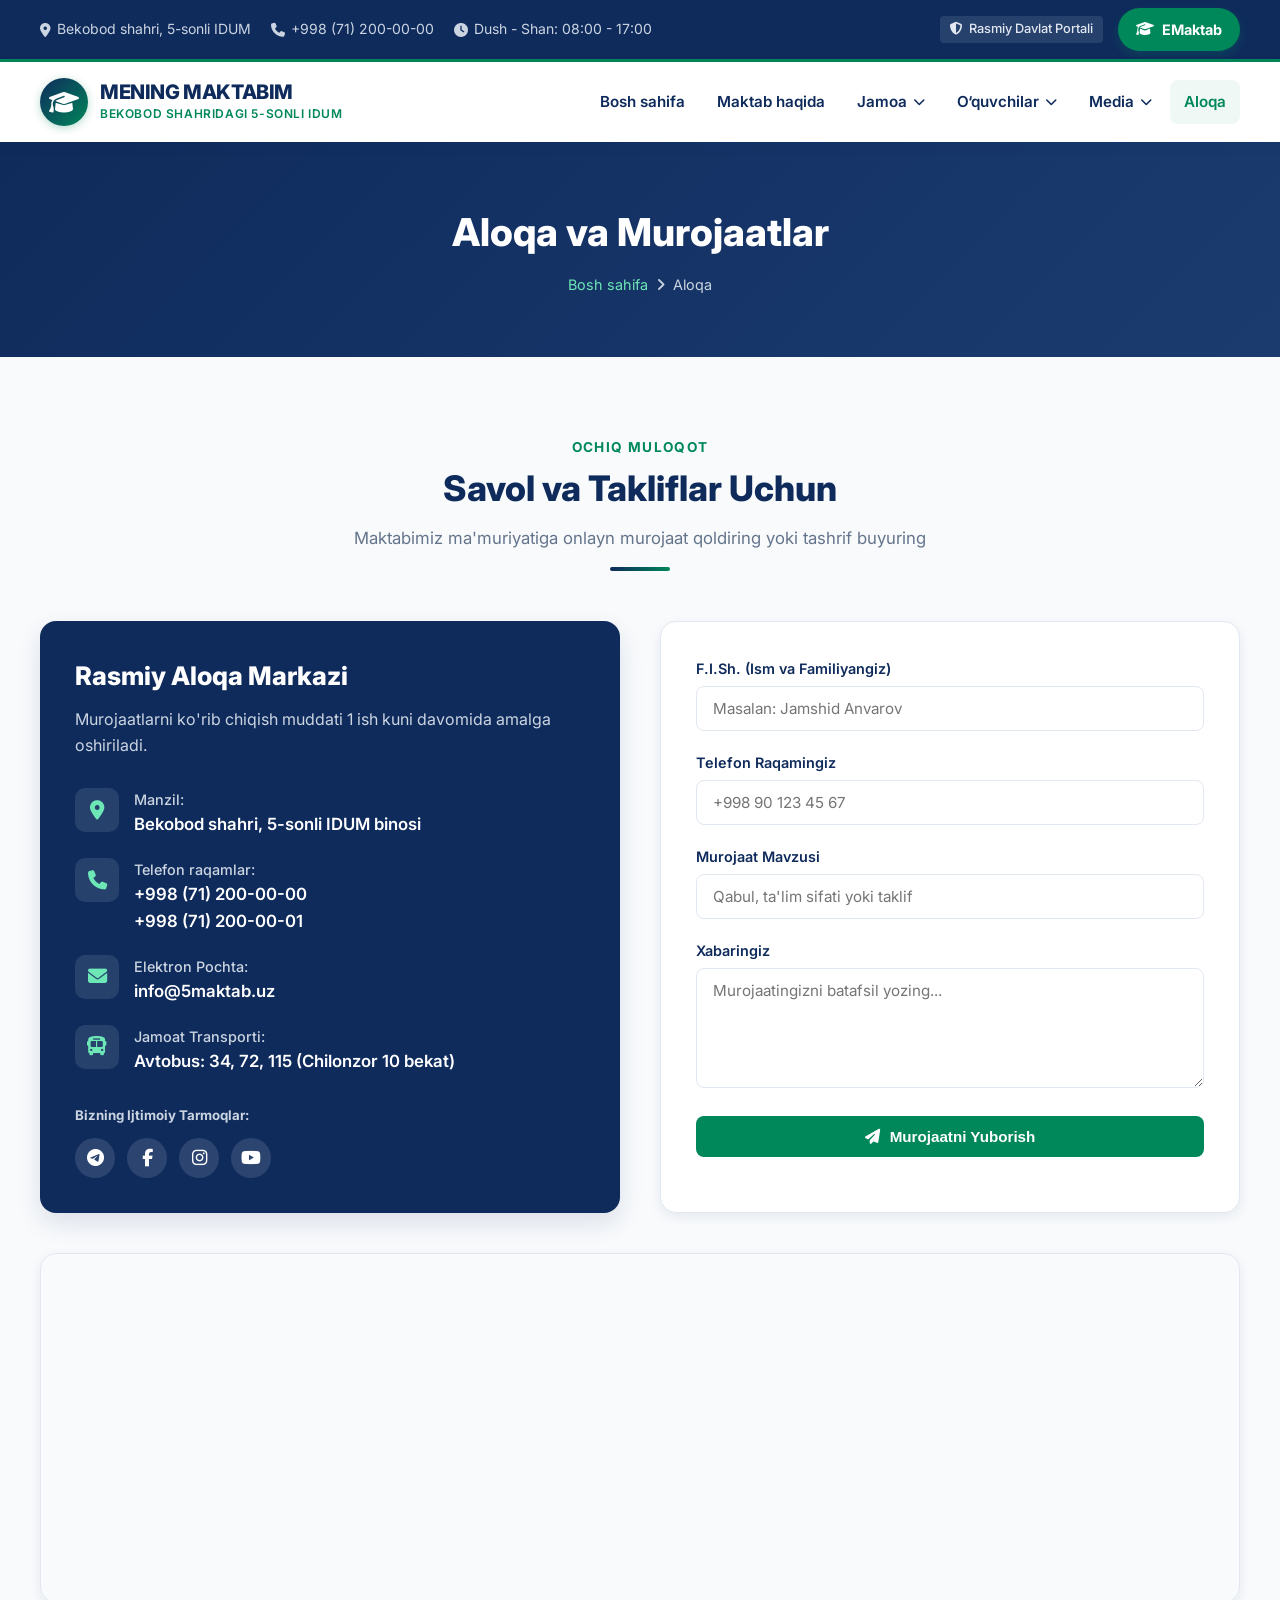
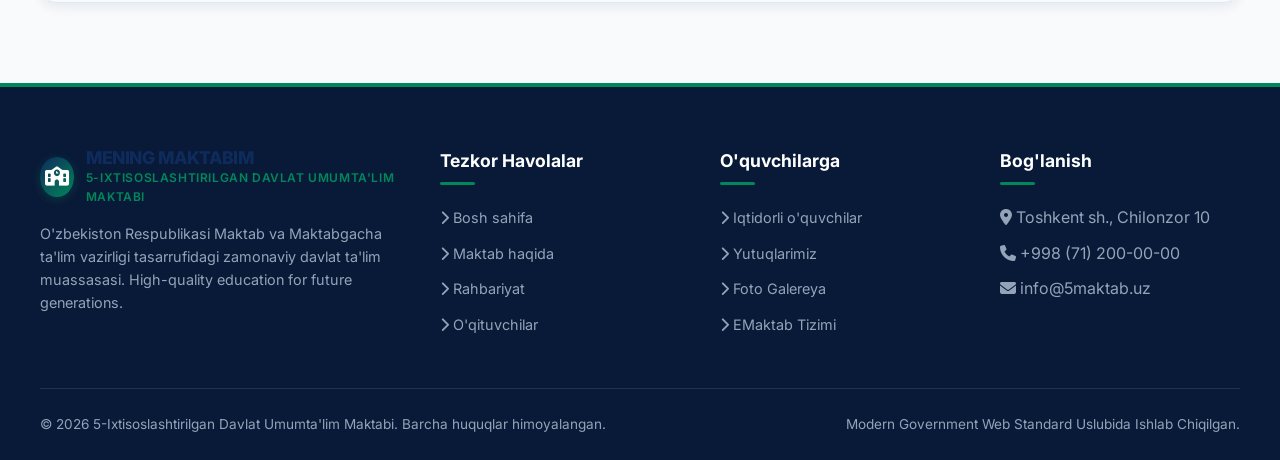
==== commit db2ab25e: "Bekobod shahri 5-sonli IDUM sayti: aloqa.html" ====
--- a/aloqa.html
+++ b/aloqa.html
@@ -19,7 +19,7 @@
   <div class="topbar">
     <div class="container topbar-content">
       <div class="topbar-info">
-        <span><i class="fa-solid fa-location-dot"></i> Toshkent sh., Chilonzor tumani, 10-mavze</span>
+        <span><i class="fa-solid fa-location-dot"></i> Bekobod shahri, 5-sonli IDUM</span>
         <a href="tel:+998712000000"><i class="fa-solid fa-phone"></i> +998 (71) 200-00-00</a>
         <span><i class="fa-solid fa-clock"></i> Dush - Shan: 08:00 - 17:00</span>
       </div>
@@ -35,11 +35,11 @@
     <div class="container nav-container">
       <a href="index.html" class="logo">
         <div class="logo-emblem">
-          <i class="fa-solid fa-school"></i>
+          <i class="fa-solid fa-graduation-cap"></i>
         </div>
         <div class="logo-text">
-          <span class="logo-title">MENING MAKTABIM</span>
-          <span class="logo-subtitle">1-Sonli Umumta'lim Maktabi</span>
+          <span class="logo-title"><span class="logo-title-accent">MENING MAKTABIM</span></span>
+          <span class="logo-subtitle">Bekobod shahridagi 5-sonli IDUM</span>
         </div>
       </a>
 
@@ -122,7 +122,7 @@
               <div class="contact-info-icon"><i class="fa-solid fa-location-dot"></i></div>
               <div class="contact-info-text">
                 <h5>Manzil:</h5>
-                <p>Toshkent shahri, Chilonzor tumani, 10-mavze, 1-uy</p>
+                <p>Bekobod shahri, 5-sonli IDUM binosi</p>
               </div>
             </div>
 
@@ -139,7 +139,7 @@
               <div class="contact-info-icon"><i class="fa-solid fa-envelope"></i></div>
               <div class="contact-info-text">
                 <h5>Elektron Pochta:</h5>
-                <p><a href="mailto:info@1maktab.uz">info@1maktab.uz</a></p>
+                <p><a href="mailto:info@5maktab.uz">info@5maktab.uz</a></p>
               </div>
             </div>
 
@@ -194,7 +194,7 @@
 
       <!-- MAP EMBED -->
       <div class="map-container">
-        <iframe src="https://www.google.com/maps/embed?pb=!1m18!1m12!1m3!1d47963.30825316499!2d69.20000000000002!3d41.28333330000001!2m3!1f0!2f0!3f0!3m2!1i1024!2i768!4f13.1!3m3!1m2!1s0x38ae8a0322300001%3A0x2a10d9ff4a86b3b5!2sTashkent%2C%20Uzbekistan!5e0!3m2!1sen!2s!4v1690000000000!5m2!1sen!2s" allowfullscreen="" loading="lazy"></iframe>
+        <iframe src="https://www.google.com/maps/embed?pb=!1m18!1m12!1m3!1d3644.7854848535303!2d69.2653821952129!3d40.23320740203025!2m3!1f0!2f0!3f0!3m2!1i1024!2i768!4f13.1!3m3!1m2!1s0x38b1963eb86e099b%3A0xd4d7c89688f5d2bb!2s5-maktab%20%2F%20School%20number%205!5e1!3m2!1sen!2sus!4v1789127099939!5m2!1sen!2sus" allowfullscreen="" loading="lazy" referrerpolicy="strict-origin-when-cross-origin"></iframe>
       </div>
     </div>
   </section>
@@ -209,8 +209,8 @@
               <i class="fa-solid fa-school"></i>
             </div>
             <div class="logo-text">
-              <span class="logo-title" style="color: white; font-size: 1.1rem;">MENING MAKTABIM</span>
-              <span class="logo-subtitle">1-Sonli Umumta'lim Maktabi</span>
+              <span class="logo-title" style="font-size: 1.1rem;">MENING MAKTABIM</span>
+              <span class="logo-subtitle">5-Ixtisoslashtirilgan Davlat Umumta'lim Maktabi</span>
             </div>
           </div>
           <p>
@@ -243,13 +243,13 @@
           <ul class="footer-links">
             <li><i class="fa-solid fa-location-dot"></i> Toshkent sh., Chilonzor 10</li>
             <li><i class="fa-solid fa-phone"></i> +998 (71) 200-00-00</li>
-            <li><i class="fa-solid fa-envelope"></i> info@1maktab.uz</li>
+            <li><i class="fa-solid fa-envelope"></i> info@5maktab.uz</li>
           </ul>
         </div>
       </div>
 
       <div class="footer-bottom">
-        <p>&copy; 2026 1-Sonli Umumta'lim Maktabi. Barcha huquqlar himoyalangan.</p>
+        <p>&copy; 2026 5-Ixtisoslashtirilgan Davlat Umumta'lim Maktabi. Barcha huquqlar himoyalangan.</p>
         <p>Modern Government Web Standard Uslubida Ishlab Chiqilgan.</p>
       </div>
     </div>
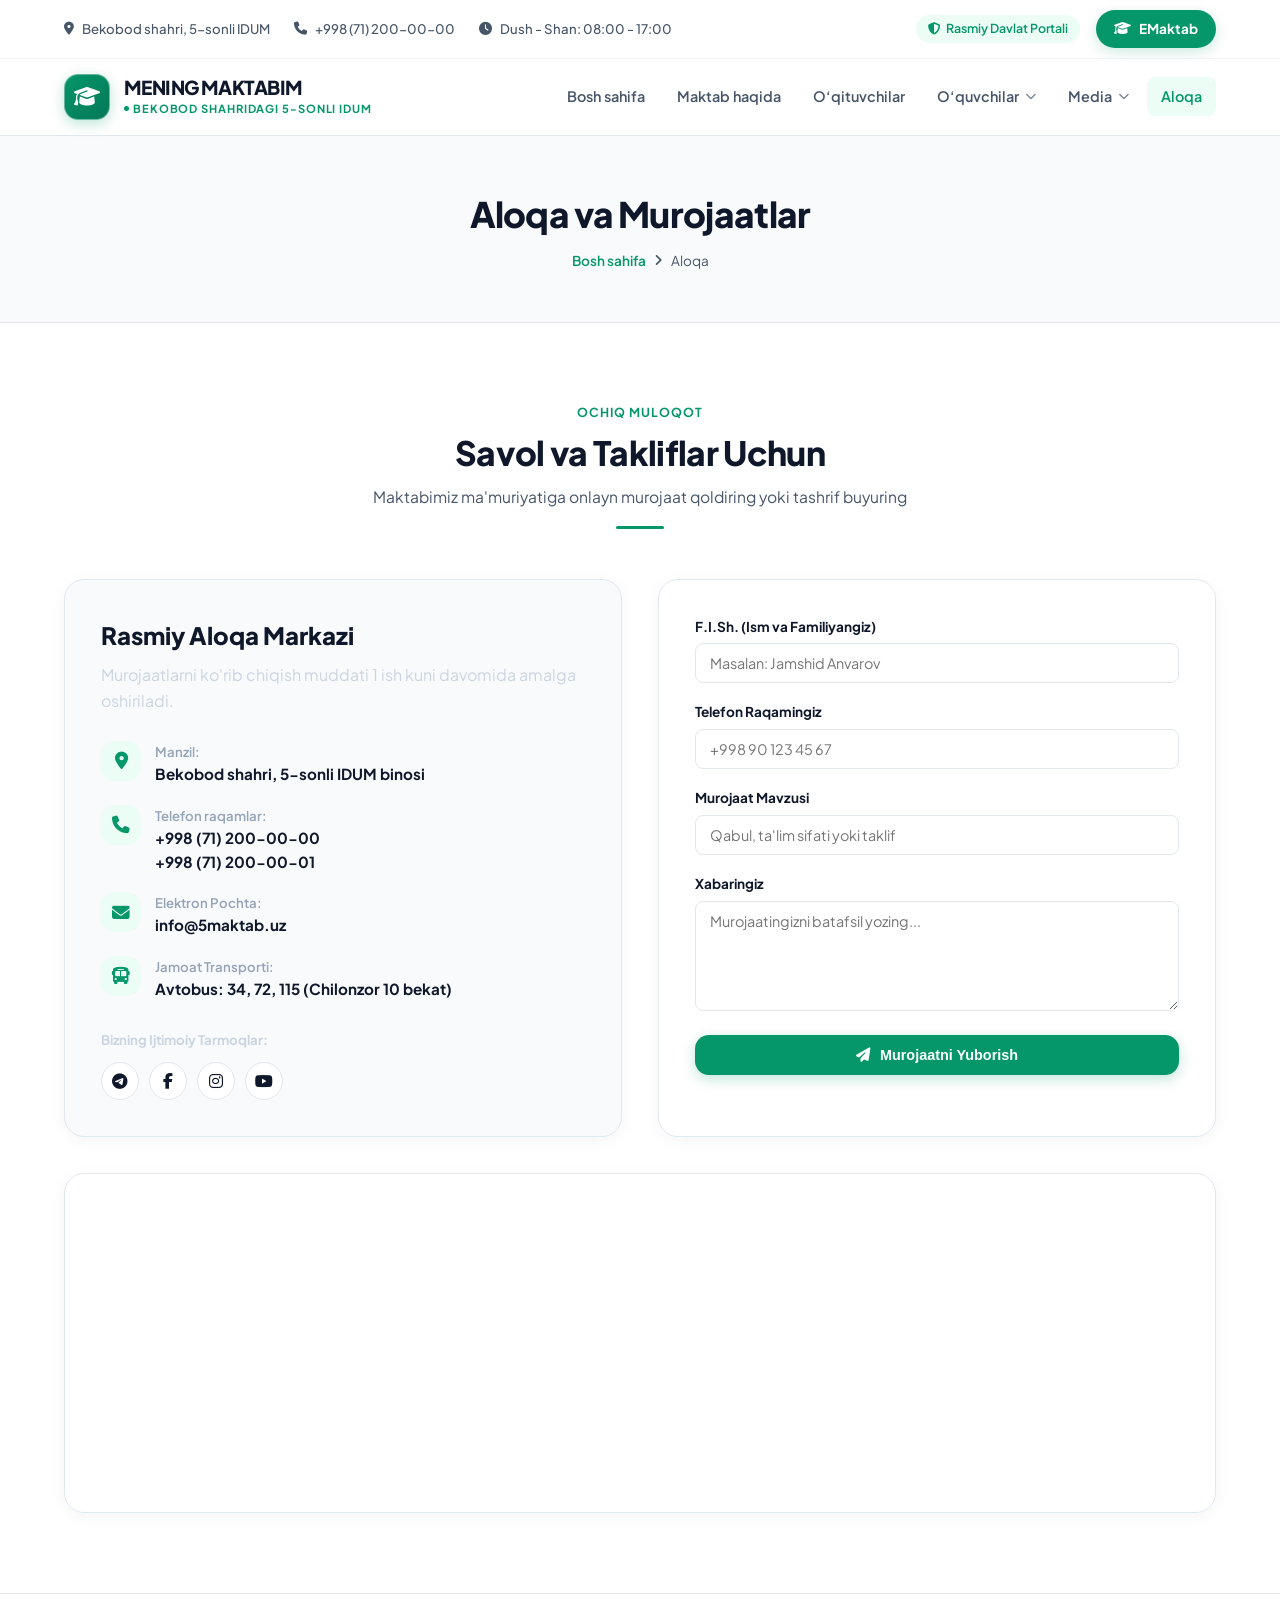
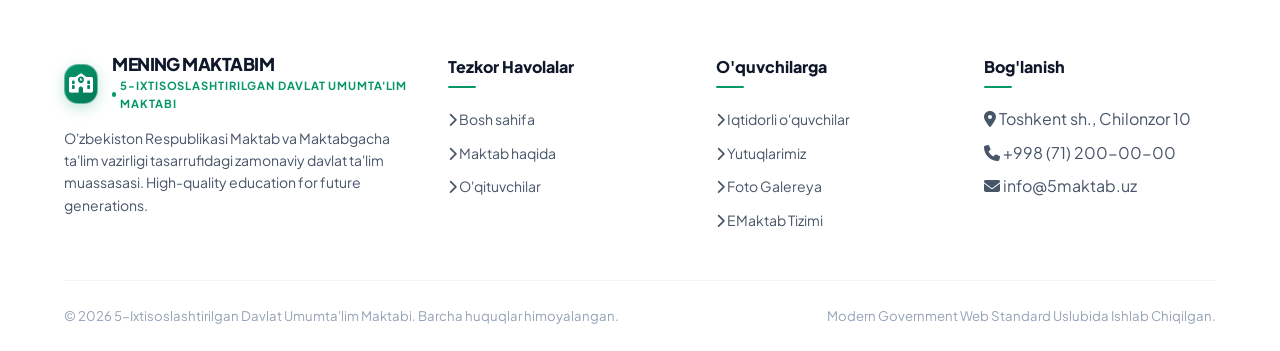
==== commit bc962f37: "Updated aloqa.html (Rahbariyat olib tashlandi)" ====
--- a/aloqa.html
+++ b/aloqa.html
@@ -55,13 +55,8 @@
           <a href="maktab-haqida.html" class="nav-link">Maktab haqida</a>
         </li>
 
-        <!-- Jamoa Dropdown -->
-        <li class="nav-item">
-          <a href="#" class="nav-link">Jamoa <i class="fa-solid fa-chevron-down"></i></a>
-          <ul class="dropdown-menu">
-            <li><a href="rahbariyat.html" class="dropdown-link"><i class="fa-solid fa-user-tie"></i> Rahbariyat</a></li>
-            <li><a href="oqituvchilar.html" class="dropdown-link"><i class="fa-solid fa-chalkboard-user"></i> O‘qituvchilar</a></li>
-          </ul>
+        <li class="nav-item">
+          <a href="oqituvchilar.html" class="nav-link">O‘qituvchilar</a>
         </li>
 
         <!-- O'quvchilar Dropdown -->
@@ -223,7 +218,6 @@
           <ul class="footer-links">
             <li><a href="index.html"><i class="fa-solid fa-chevron-right"></i> Bosh sahifa</a></li>
             <li><a href="maktab-haqida.html"><i class="fa-solid fa-chevron-right"></i> Maktab haqida</a></li>
-            <li><a href="rahbariyat.html"><i class="fa-solid fa-chevron-right"></i> Rahbariyat</a></li>
             <li><a href="oqituvchilar.html"><i class="fa-solid fa-chevron-right"></i> O'qituvchilar</a></li>
           </ul>
         </div>
--- a/css/style.css
+++ b/css/style.css
@@ -1,24 +1,33 @@
-/* Modern Government / Institutional Style - Maktab Veb-sayti */
+/* Pure White Modern & Aesthetic Style - Maktab Veb-sayti */
+
+@import url('https://fonts.googleapis.com/css2?family=Plus+Jakarta+Sans:wght@400;500;600;700;800&display=swap');
 
 :root {
-  --primary-dark: #0f2b5c;
-  --primary: #1b3b6f;
-  --primary-light: #255294;
-  --accent-green: #00875a;
-  --accent-green-hover: #006c48;
+  --primary-dark: #0f172a;       /* Deep slate for text */
+  --primary: #1e293b;            /* Sleek text blue */
+  --primary-light: #334155;
+  --accent-green: #059669;       /* Emerald green accent */
+  --accent-green-light: #ecfdf5;
+  --accent-green-hover: #047857;
   --gold: #d97706;
-  --gold-light: #fef3c7;
-  --bg-light: #f8fafc;
+  --gold-light: #fffbeb;
+  --bg-page: #ffffff;            /* PURE WHITE BACKGROUND */
   --bg-card: #ffffff;
-  --text-dark: #1e293b;
-  --text-muted: #64748b;
-  --border-color: #e2e8f0;
-  --shadow-sm: 0 1px 3px rgba(0,0,0,0.1);
-  --shadow-md: 0 4px 12px rgba(15,43,92,0.08);
-  --shadow-lg: 0 10px 25px rgba(15,43,92,0.12);
-  --radius: 8px;
-  --transition: all 0.3s cubic-bezier(0.4, 0, 0.2, 1);
-  --container: 1240px;
+  --bg-subtle: #f8fafc;
+  --text-primary: #0f172a;
+  --text-secondary: #475569;
+  --text-muted: #94a3b8;
+  --border-light: #e2e8f0;
+  --border-subtle: #f1f5f9;
+  --shadow-subtle: 0 1px 3px rgba(0, 0, 0, 0.04);
+  --shadow-card: 0 4px 20px -2px rgba(0, 0, 0, 0.05);
+  --shadow-hover: 0 12px 30px -4px rgba(0, 0, 0, 0.08);
+  --radius-sm: 8px;
+  --radius-md: 14px;
+  --radius-lg: 20px;
+  --radius-full: 9999px;
+  --transition: all 0.25s cubic-bezier(0.16, 1, 0.3, 1);
+  --container: 1200px;
 }
 
 * {
@@ -29,14 +38,16 @@
 
 html {
   scroll-behavior: smooth;
-  font-family: 'Inter', system-ui, -apple-system, BlinkMacSystemFont, 'Segoe UI', Roboto, Oxygen, Ubuntu, Cantarell, sans-serif;
-  color: var(--text-dark);
-  background-color: var(--bg-light);
+  font-family: 'Plus Jakarta Sans', -apple-system, BlinkMacSystemFont, 'Segoe UI', Roboto, sans-serif;
+  color: var(--text-primary);
+  background-color: var(--bg-page);
   line-height: 1.6;
+  -webkit-font-smoothing: antialiased;
 }
 
 body {
   overflow-x: hidden;
+  background-color: #ffffff;
 }
 
 a {
@@ -58,16 +69,16 @@
 .container {
   max-width: var(--container);
   margin: 0 auto;
-  padding: 0 20px;
+  padding: 0 24px;
 }
 
 /* TOPBAR */
 .topbar {
-  background-color: var(--primary-dark);
-  color: #e2e8f0;
-  font-size: 0.875rem;
-  padding: 8px 0;
-  border-bottom: 3px solid var(--accent-green);
+  background-color: #ffffff;
+  color: var(--text-secondary);
+  font-size: 0.825rem;
+  padding: 10px 0;
+  border-bottom: 1px solid var(--border-subtle);
 }
 
 .topbar-content {
@@ -75,47 +86,49 @@
   justify-content: space-between;
   align-items: center;
   flex-wrap: wrap;
-  gap: 10px;
+  gap: 12px;
 }
 
 .topbar-info {
   display: flex;
   align-items: center;
-  gap: 20px;
+  gap: 24px;
 }
 
 .topbar-info span, .topbar-info a {
   display: flex;
   align-items: center;
-  gap: 6px;
-  color: #cbd5e1;
+  gap: 8px;
+  color: var(--text-secondary);
+  font-weight: 500;
 }
 
 .topbar-info a:hover {
-  color: #ffffff;
+  color: var(--accent-green);
 }
 
 .topbar-right {
   display: flex;
   align-items: center;
-  gap: 15px;
+  gap: 16px;
 }
 
 .flag-accent {
   display: inline-flex;
   align-items: center;
   gap: 6px;
-  font-weight: 500;
-  font-size: 0.8rem;
-  background: rgba(255,255,255,0.1);
-  padding: 3px 10px;
-  border-radius: 4px;
+  font-weight: 600;
+  font-size: 0.775rem;
+  background: var(--accent-green-light);
+  color: var(--accent-green);
+  padding: 4px 12px;
+  border-radius: var(--radius-full);
 }
 
 /* NAVBAR */
 .navbar {
   background-color: #ffffff;
-  box-shadow: var(--shadow-md);
+  border-bottom: 1px solid var(--border-light);
   position: sticky;
   top: 0;
   z-index: 1000;
@@ -125,47 +138,73 @@
   display: flex;
   justify-content: space-between;
   align-items: center;
-  height: 80px;
-}
-
+  height: 76px;
+}
+
+/* LOGO STYLING */
 .logo {
   display: flex;
   align-items: center;
-  gap: 12px;
+  gap: 14px;
+  position: relative;
+  transition: transform 0.25s ease;
+}
+
+.logo:hover {
+  transform: translateY(-1px);
 }
 
 .logo-emblem {
-  width: 48px;
-  height: 48px;
-  background: linear-gradient(135deg, var(--primary-dark), var(--accent-green));
-  color: white;
+  width: 46px;
+  height: 46px;
+  background: linear-gradient(135deg, #059669 0%, #047857 100%);
+  color: #ffffff;
+  border-radius: 14px;
+  display: flex;
+  align-items: center;
+  justify-content: center;
+  font-size: 1.3rem;
+  box-shadow: 0 4px 14px rgba(5, 150, 105, 0.25);
+  border: 1px solid rgba(255, 255, 255, 0.4);
+  transition: var(--transition);
+}
+
+.logo-text {
+  display: flex;
+  flex-direction: column;
+}
+
+.logo-title {
+  font-size: 1.2rem;
+  font-weight: 800;
+  color: var(--primary-dark);
+  line-height: 1.15;
+  letter-spacing: -0.03em;
+}
+
+.logo-title-accent {
+  color: var(--primary-dark);
+}
+
+.logo-subtitle {
+  font-size: 0.7rem;
+  color: var(--accent-green);
+  font-weight: 700;
+  text-transform: uppercase;
+  letter-spacing: 0.08em;
+  margin-top: 2px;
+  display: inline-flex;
+  align-items: center;
+  gap: 4px;
+}
+
+.logo-subtitle::before {
+  content: '';
+  display: inline-block;
+  width: 5px;
+  height: 5px;
+  background-color: var(--accent-green);
   border-radius: 50%;
-  display: flex;
-  align-items: center;
-  justify-content: center;
-  font-size: 1.5rem;
-  box-shadow: 0 2px 8px rgba(0,135,90,0.3);
-}
-
-.logo-text {
-  display: flex;
-  flex-direction: column;
-}
-
-.logo-title {
-  font-size: 1.25rem;
-  font-weight: 800;
-  color: var(--primary-dark);
-  line-height: 1.2;
-  letter-spacing: -0.02em;
-}
-
-.logo-subtitle {
-  font-size: 0.75rem;
-  color: var(--accent-green);
-  font-weight: 600;
-  text-transform: uppercase;
-  letter-spacing: 0.05em;
 }
 
 .nav-menu {
@@ -182,38 +221,39 @@
   display: flex;
   align-items: center;
   gap: 6px;
-  padding: 10px 14px;
-  font-size: 0.95rem;
+  padding: 8px 14px;
+  font-size: 0.9rem;
   font-weight: 600;
-  color: var(--primary-dark);
-  border-radius: var(--radius);
+  color: var(--text-secondary);
+  border-radius: var(--radius-sm);
 }
 
 .nav-link:hover, .nav-link.active {
   color: var(--accent-green);
-  background-color: rgba(0, 135, 90, 0.06);
+  background-color: var(--accent-green-light);
 }
 
 .nav-link i.fa-chevron-down {
-  font-size: 0.75rem;
-  transition: transform 0.3s ease;
+  font-size: 0.7rem;
+  opacity: 0.7;
+  transition: transform 0.25s ease;
 }
 
 /* DROPDOWN MENU */
 .dropdown-menu {
   position: absolute;
-  top: 100%;
+  top: calc(100% + 8px);
   left: 0;
-  width: 220px;
+  width: 210px;
   background-color: #ffffff;
-  box-shadow: var(--shadow-lg);
-  border-radius: var(--radius);
-  padding: 8px 0;
+  box-shadow: var(--shadow-hover);
+  border-radius: var(--radius-md);
+  padding: 6px;
   opacity: 0;
   visibility: hidden;
-  transform: translateY(10px);
+  transform: translateY(8px);
   transition: var(--transition);
-  border-top: 3px solid var(--accent-green);
+  border: 1px solid var(--border-light);
   z-index: 100;
 }
 
@@ -231,21 +271,22 @@
   display: flex;
   align-items: center;
   gap: 10px;
-  padding: 10px 18px;
+  padding: 10px 14px;
+  font-size: 0.875rem;
+  font-weight: 600;
+  color: var(--text-secondary);
+  border-radius: var(--radius-sm);
+}
+
+.dropdown-link i {
+  color: var(--accent-green);
   font-size: 0.9rem;
-  font-weight: 500;
-  color: var(--text-dark);
-}
-
-.dropdown-link i {
-  color: var(--accent-green);
-  width: 18px;
-}
-
-.dropdown-link:hover {
-  background-color: var(--bg-light);
-  color: var(--accent-green);
-  padding-left: 24px;
+  width: 16px;
+}
+
+.dropdown-link:hover, .dropdown-link.active {
+  background-color: var(--accent-green-light);
+  color: var(--accent-green);
 }
 
 /* EMaktab Button */
@@ -255,51 +296,39 @@
   gap: 8px;
   background-color: var(--accent-green);
   color: #ffffff !important;
-  padding: 10px 18px;
-  border-radius: 50px;
+  padding: 8px 18px;
+  border-radius: var(--radius-full);
   font-weight: 700;
-  font-size: 0.9rem;
-  box-shadow: 0 4px 10px rgba(0, 135, 90, 0.25);
+  font-size: 0.85rem;
+  box-shadow: 0 4px 14px rgba(5, 150, 105, 0.2);
 }
 
 .btn-emaktab:hover {
   background-color: var(--accent-green-hover);
-  transform: translateY(-2px);
-  box-shadow: 0 6px 14px rgba(0, 135, 90, 0.35);
+  transform: translateY(-1px);
+  box-shadow: 0 6px 18px rgba(5, 150, 105, 0.3);
 }
 
 .mobile-toggle {
   display: none;
-  font-size: 1.5rem;
+  font-size: 1.4rem;
   color: var(--primary-dark);
   cursor: pointer;
 }
 
-/* HERO SECTION */
+/* HERO SECTION - PURE WHITE DESIGN */
 .hero {
   position: relative;
-  background: linear-gradient(135deg, rgba(15, 43, 92, 0.95), rgba(27, 59, 111, 0.9)), url('../rasmlar/06408b73-d4eb-418b-8afd-2e8a0dfa5167.jfif') center/cover no-repeat;
-  color: white;
-  padding: 90px 0;
-  overflow: hidden;
-}
-
-.hero::before {
-  content: '';
-  position: absolute;
-  top: -50px;
-  right: -50px;
-  width: 350px;
-  height: 350px;
-  background: rgba(0, 135, 90, 0.15);
-  border-radius: 50%;
-  filter: blur(50px);
+  background: #ffffff;
+  color: var(--text-primary);
+  padding: 80px 0 60px 0;
+  border-bottom: 1px solid var(--border-subtle);
 }
 
 .hero-grid {
   display: grid;
-  grid-template-columns: 1.2fr 0.8fr;
-  gap: 40px;
+  grid-template-columns: 1.1fr 0.9fr;
+  gap: 50px;
   align-items: center;
 }
 
@@ -307,39 +336,39 @@
   display: inline-flex;
   align-items: center;
   gap: 8px;
-  background: rgba(255, 255, 255, 0.12);
-  backdrop-filter: blur(10px);
-  border: 1px solid rgba(255, 255, 255, 0.2);
+  background: var(--accent-green-light);
+  border: 1px solid rgba(5, 150, 105, 0.2);
   padding: 6px 16px;
-  border-radius: 50px;
-  font-size: 0.85rem;
-  font-weight: 600;
-  margin-bottom: 20px;
-  color: #6ee7b7;
+  border-radius: var(--radius-full);
+  font-size: 0.825rem;
+  font-weight: 700;
+  margin-bottom: 24px;
+  color: var(--accent-green);
 }
 
 .hero-title {
-  font-size: 2.8rem;
+  font-size: 2.85rem;
   font-weight: 800;
   line-height: 1.2;
   margin-bottom: 20px;
+  color: var(--primary-dark);
+  letter-spacing: -0.03em;
 }
 
 .hero-title span {
-  color: #6ee7b7;
-  display: block;
+  color: var(--accent-green);
 }
 
 .hero-description {
-  font-size: 1.1rem;
-  color: #cbd5e1;
-  margin-bottom: 30px;
-  max-width: 600px;
+  font-size: 1.05rem;
+  color: var(--text-secondary);
+  margin-bottom: 32px;
+  line-height: 1.7;
 }
 
 .hero-buttons {
   display: flex;
-  gap: 15px;
+  gap: 14px;
   flex-wrap: wrap;
 }
 
@@ -347,10 +376,10 @@
   display: inline-flex;
   align-items: center;
   gap: 10px;
-  padding: 12px 26px;
-  border-radius: var(--radius);
+  padding: 12px 24px;
+  border-radius: var(--radius-md);
   font-weight: 700;
-  font-size: 0.95rem;
+  font-size: 0.9rem;
   cursor: pointer;
   border: none;
   transition: var(--transition);
@@ -359,71 +388,74 @@
 .btn-primary {
   background-color: var(--accent-green);
   color: white;
+  box-shadow: 0 4px 14px rgba(5, 150, 105, 0.25);
 }
 
 .btn-primary:hover {
   background-color: var(--accent-green-hover);
   transform: translateY(-2px);
-  box-shadow: 0 4px 12px rgba(0,135,90,0.3);
+  box-shadow: 0 6px 20px rgba(5, 150, 105, 0.35);
 }
 
 .btn-outline {
-  background-color: rgba(255, 255, 255, 0.1);
-  color: white;
-  border: 1px solid rgba(255, 255, 255, 0.3);
+  background-color: var(--bg-subtle);
+  color: var(--primary-dark);
+  border: 1px solid var(--border-light);
 }
 
 .btn-outline:hover {
-  background-color: rgba(255, 255, 255, 0.2);
-  color: white;
-  border-color: white;
+  background-color: var(--border-light);
+  color: var(--primary-dark);
 }
 
 .hero-card {
   position: relative;
-  border-radius: 16px;
+  border-radius: var(--radius-lg);
   overflow: hidden;
-  box-shadow: 0 20px 40px rgba(0,0,0,0.3);
-  border: 4px solid rgba(255,255,255,0.2);
+  box-shadow: var(--shadow-hover);
+  border: 1px solid var(--border-light);
 }
 
 .hero-card img {
   width: 100%;
   height: 380px;
   object-fit: cover;
-  transition: transform 0.5s ease;
+  transition: transform 0.6s cubic-bezier(0.16, 1, 0.3, 1);
 }
 
 .hero-card:hover img {
-  transform: scale(1.05);
+  transform: scale(1.04);
 }
 
 .hero-card-badge {
   position: absolute;
-  bottom: 15px;
-  left: 15px;
-  right: 15px;
-  background: rgba(15, 43, 92, 0.85);
-  backdrop-filter: blur(8px);
-  padding: 15px;
-  border-radius: 10px;
-  color: white;
+  bottom: 16px;
+  left: 16px;
+  right: 16px;
+  background: rgba(255, 255, 255, 0.94);
+  backdrop-filter: blur(12px);
+  padding: 16px;
+  border-radius: var(--radius-md);
+  color: var(--primary-dark);
   border-left: 4px solid var(--accent-green);
+  box-shadow: 0 4px 20px rgba(0, 0, 0, 0.08);
 }
 
 .hero-card-badge h4 {
-  font-size: 1.05rem;
-  font-weight: 700;
+  font-size: 1rem;
+  font-weight: 800;
 }
 
 .hero-card-badge p {
-  font-size: 0.85rem;
-  color: #cbd5e1;
+  font-size: 0.825rem;
+  color: var(--text-secondary);
+  margin-top: 2px;
 }
 
 /* SECTION COMMONS */
 .section {
   padding: 80px 0;
+  background-color: #ffffff;
 }
 
 .section-bg {
@@ -432,7 +464,7 @@
 
 .section-header {
   text-align: center;
-  max-width: 700px;
+  max-width: 640px;
   margin: 0 auto 50px auto;
 }
 
@@ -440,49 +472,51 @@
   color: var(--accent-green);
   font-weight: 700;
   text-transform: uppercase;
-  font-size: 0.85rem;
-  letter-spacing: 0.1em;
+  font-size: 0.775rem;
+  letter-spacing: 0.08em;
   margin-bottom: 8px;
   display: block;
 }
 
 .section-title {
-  font-size: 2.2rem;
+  font-size: 2.1rem;
   font-weight: 800;
   color: var(--primary-dark);
-  margin-bottom: 15px;
+  margin-bottom: 12px;
   line-height: 1.25;
+  letter-spacing: -0.02em;
 }
 
 .section-desc {
-  color: var(--text-muted);
-  font-size: 1.05rem;
+  color: var(--text-secondary);
+  font-size: 0.975rem;
 }
 
 .divider {
-  width: 60px;
-  height: 4px;
-  background: linear-gradient(to right, var(--primary-dark), var(--accent-green));
-  margin: 15px auto 0 auto;
-  border-radius: 2px;
+  width: 48px;
+  height: 3px;
+  background: var(--accent-green);
+  margin: 16px auto 0 auto;
+  border-radius: var(--radius-full);
 }
 
 /* STATS SECTION */
 .stats-banner {
-  background: linear-gradient(135deg, var(--primary-dark), var(--primary));
-  color: white;
-  padding: 50px 0;
-  margin-top: -40px;
+  background: #ffffff;
+  color: var(--primary-dark);
+  padding: 40px;
+  margin-top: -30px;
   position: relative;
   z-index: 10;
-  border-radius: 16px;
-  box-shadow: var(--shadow-lg);
+  border-radius: var(--radius-lg);
+  box-shadow: var(--shadow-card);
+  border: 1px solid var(--border-light);
 }
 
 .stats-grid {
   display: grid;
   grid-template-columns: repeat(4, 1fr);
-  gap: 30px;
+  gap: 24px;
   text-align: center;
 }
 
@@ -491,23 +525,24 @@
 }
 
 .stat-icon {
-  font-size: 2.2rem;
-  color: #6ee7b7;
-  margin-bottom: 12px;
+  font-size: 1.8rem;
+  color: var(--accent-green);
+  margin-bottom: 10px;
 }
 
 .stat-number {
-  font-size: 2.6rem;
+  font-size: 2.25rem;
   font-weight: 800;
   line-height: 1;
   margin-bottom: 6px;
-  color: #ffffff;
+  color: var(--primary-dark);
+  letter-spacing: -0.02em;
 }
 
 .stat-label {
-  font-size: 0.95rem;
-  color: #cbd5e1;
-  font-weight: 500;
+  font-size: 0.875rem;
+  color: var(--text-secondary);
+  font-weight: 600;
 }
 
 /* MAKTAB HAQIDA SECTION */
@@ -523,41 +558,43 @@
 }
 
 .about-img-main {
-  border-radius: 12px;
+  border-radius: var(--radius-lg);
   overflow: hidden;
-  box-shadow: var(--shadow-lg);
-  border: 3px solid white;
+  box-shadow: var(--shadow-card);
+  border: 1px solid var(--border-light);
 }
 
 .about-img-sub {
   position: absolute;
-  bottom: -30px;
-  right: -20px;
+  bottom: -24px;
+  right: -16px;
   width: 55%;
-  border-radius: 12px;
+  border-radius: var(--radius-md);
   overflow: hidden;
-  box-shadow: var(--shadow-lg);
-  border: 4px solid white;
+  box-shadow: var(--shadow-hover);
+  border: 4px solid #ffffff;
 }
 
 .about-content h3 {
-  font-size: 1.8rem;
+  font-size: 1.75rem;
   color: var(--primary-dark);
   font-weight: 800;
-  margin-bottom: 15px;
+  margin-bottom: 16px;
+  letter-spacing: -0.02em;
 }
 
 .about-content p {
-  color: var(--text-muted);
-  margin-bottom: 15px;
-  font-size: 1rem;
+  color: var(--text-secondary);
+  margin-bottom: 16px;
+  font-size: 0.975rem;
+  line-height: 1.7;
 }
 
 .features-list {
-  margin: 25px 0;
+  margin: 24px 0 32px 0;
   display: grid;
   grid-template-columns: 1fr 1fr;
-  gap: 15px;
+  gap: 14px;
 }
 
 .feature-item {
@@ -565,14 +602,15 @@
   align-items: center;
   gap: 10px;
   font-weight: 600;
+  font-size: 0.9rem;
   color: var(--primary-dark);
 }
 
 .feature-item i {
   color: var(--accent-green);
-  font-size: 1.1rem;
-  background: rgba(0, 135, 90, 0.1);
-  padding: 8px;
+  font-size: 0.9rem;
+  background: var(--accent-green-light);
+  padding: 6px;
   border-radius: 50%;
 }
 
@@ -580,29 +618,29 @@
 .leadership-grid {
   display: grid;
   grid-template-columns: repeat(3, 1fr);
-  gap: 30px;
+  gap: 28px;
 }
 
 .card {
-  background: var(--bg-card);
-  border-radius: 12px;
+  background: #ffffff;
+  border-radius: var(--radius-lg);
   overflow: hidden;
-  box-shadow: var(--shadow-md);
-  border: 1px solid var(--border-color);
+  box-shadow: var(--shadow-card);
+  border: 1px solid var(--border-light);
   transition: var(--transition);
 }
 
 .card:hover {
-  transform: translateY(-6px);
-  box-shadow: var(--shadow-lg);
-  border-color: var(--accent-green);
+  transform: translateY(-4px);
+  box-shadow: var(--shadow-hover);
+  border-color: rgba(5, 150, 105, 0.3);
 }
 
 .card-img-wrap {
   position: relative;
-  height: 280px;
+  height: 260px;
   overflow: hidden;
-  background-color: #e2e8f0;
+  background-color: var(--bg-subtle);
 }
 
 .card-img-wrap img {
@@ -613,21 +651,23 @@
 }
 
 .card:hover .card-img-wrap img {
-  transform: scale(1.06);
+  transform: scale(1.04);
 }
 
 .card-badge {
   position: absolute;
-  top: 15px;
-  left: 15px;
-  background: var(--primary-dark);
-  color: white;
+  top: 14px;
+  left: 14px;
+  background: rgba(255, 255, 255, 0.92);
+  backdrop-filter: blur(8px);
+  color: var(--primary-dark);
   padding: 4px 12px;
-  border-radius: 50px;
-  font-size: 0.75rem;
-  font-weight: 700;
+  border-radius: var(--radius-full);
+  font-size: 0.725rem;
+  font-weight: 800;
   text-transform: uppercase;
   letter-spacing: 0.05em;
+  box-shadow: 0 2px 8px rgba(0,0,0,0.08);
 }
 
 .card-body {
@@ -635,7 +675,7 @@
 }
 
 .card-title {
-  font-size: 1.2rem;
+  font-size: 1.1rem;
   font-weight: 800;
   color: var(--primary-dark);
   margin-bottom: 4px;
@@ -643,18 +683,24 @@
 
 .card-role {
   color: var(--accent-green);
-  font-weight: 600;
-  font-size: 0.9rem;
-  margin-bottom: 12px;
+  font-weight: 700;
+  font-size: 0.85rem;
+  margin-bottom: 10px;
   display: block;
 }
 
+.card-body p {
+  font-size: 0.875rem;
+  color: var(--text-secondary);
+  line-height: 1.5;
+}
+
 .card-info-list {
-  border-top: 1px solid var(--border-color);
-  padding-top: 12px;
-  margin-top: 12px;
-  font-size: 0.875rem;
-  color: var(--text-muted);
+  border-top: 1px solid var(--border-subtle);
+  padding-top: 14px;
+  margin-top: 14px;
+  font-size: 0.825rem;
+  color: var(--text-secondary);
 }
 
 .card-info-list li {
@@ -665,42 +711,41 @@
 }
 
 .card-info-list i {
-  color: var(--primary);
-  width: 16px;
+  color: var(--accent-green);
+  width: 14px;
 }
 
 /* IQTIDORLI O'QUVCHILAR */
 .students-grid {
   display: grid;
   grid-template-columns: repeat(4, 1fr);
-  gap: 25px;
+  gap: 22px;
 }
 
 .student-card {
   background: white;
-  border-radius: 12px;
-  padding: 20px;
+  border-radius: var(--radius-lg);
+  padding: 22px 18px;
   text-align: center;
-  box-shadow: var(--shadow-md);
-  border: 1px solid var(--border-color);
+  box-shadow: var(--shadow-card);
+  border: 1px solid var(--border-light);
   transition: var(--transition);
-  position: relative;
 }
 
 .student-card:hover {
-  transform: translateY(-5px);
-  box-shadow: var(--shadow-lg);
+  transform: translateY(-4px);
+  box-shadow: var(--shadow-hover);
   border-color: var(--gold);
 }
 
 .student-avatar {
-  width: 110px;
-  height: 110px;
+  width: 96px;
+  height: 96px;
   border-radius: 50%;
-  margin: 0 auto 15px auto;
+  margin: 0 auto 14px auto;
   overflow: hidden;
-  border: 3px solid var(--accent-green);
-  box-shadow: 0 4px 10px rgba(0,0,0,0.1);
+  border: 3px solid var(--accent-green-light);
+  box-shadow: 0 4px 12px rgba(0, 0, 0, 0.06);
 }
 
 .student-avatar img {
@@ -710,94 +755,107 @@
 }
 
 .student-name {
-  font-size: 1.1rem;
-  font-weight: 700;
+  font-size: 1rem;
+  font-weight: 800;
   color: var(--primary-dark);
   margin-bottom: 4px;
 }
 
 .student-class {
   display: inline-block;
-  background: var(--bg-light);
-  color: var(--primary);
+  background: var(--bg-subtle);
+  color: var(--primary-dark);
   font-weight: 700;
   padding: 2px 10px;
-  border-radius: 50px;
-  font-size: 0.8rem;
+  border-radius: var(--radius-full);
+  font-size: 0.775rem;
+  margin-bottom: 8px;
+}
+
+.student-field {
+  font-size: 0.825rem;
+  color: var(--text-secondary);
+  font-weight: 600;
   margin-bottom: 10px;
-}
-
-.student-field {
-  font-size: 0.85rem;
-  color: var(--text-muted);
-  font-weight: 600;
-  margin-bottom: 8px;
 }
 
 .student-achievement {
   background: var(--gold-light);
   color: var(--gold);
-  padding: 8px 12px;
-  border-radius: 8px;
-  font-size: 0.825rem;
-  font-weight: 600;
+  padding: 6px 10px;
+  border-radius: var(--radius-sm);
+  font-size: 0.775rem;
+  font-weight: 700;
   display: flex;
   align-items: center;
   justify-content: center;
   gap: 6px;
 }
 
-/* YUTUQLAR TAB & CARDS */
+/* YUTUQLAR CARDS */
 .achievements-grid {
   display: grid;
   grid-template-columns: repeat(3, 1fr);
-  gap: 30px;
+  gap: 28px;
 }
 
 .achieve-card {
   background: white;
-  border-radius: 12px;
-  padding: 25px;
-  border-left: 5px solid var(--accent-green);
-  box-shadow: var(--shadow-md);
+  border-radius: var(--radius-lg);
+  padding: 28px;
+  border: 1px solid var(--border-light);
+  box-shadow: var(--shadow-card);
   transition: var(--transition);
+  position: relative;
+}
+
+.achieve-card::before {
+  content: '';
+  position: absolute;
+  top: 0;
+  left: 28px;
+  width: 40px;
+  height: 4px;
+  background: var(--accent-green);
+  border-radius: var(--radius-full);
 }
 
 .achieve-card:hover {
   transform: translateY(-4px);
-  box-shadow: var(--shadow-lg);
+  box-shadow: var(--shadow-hover);
 }
 
 .achieve-icon {
-  width: 50px;
-  height: 50px;
-  background: rgba(0, 135, 90, 0.1);
-  color: var(--accent-green);
-  border-radius: 10px;
+  width: 44px;
+  height: 44px;
+  background: var(--accent-green-light);
+  color: var(--accent-green);
+  border-radius: var(--radius-md);
   display: flex;
   align-items: center;
   justify-content: center;
-  font-size: 1.5rem;
-  margin-bottom: 15px;
+  font-size: 1.25rem;
+  margin-bottom: 16px;
 }
 
 .achieve-title {
   font-size: 1.15rem;
-  font-weight: 700;
+  font-weight: 800;
   color: var(--primary-dark);
   margin-bottom: 8px;
 }
 
 .achieve-desc {
   font-size: 0.9rem;
-  color: var(--text-muted);
+  color: var(--text-secondary);
+  line-height: 1.6;
 }
 
 .achieve-date {
-  font-size: 0.8rem;
+  font-size: 0.775rem;
   color: var(--gold);
   font-weight: 700;
-  margin-top: 12px;
+  margin-top: 14px;
   display: block;
 }
 
@@ -805,19 +863,19 @@
 .gallery-filters {
   display: flex;
   justify-content: center;
-  gap: 10px;
-  margin-bottom: 35px;
+  gap: 8px;
+  margin-bottom: 32px;
   flex-wrap: wrap;
 }
 
 .filter-btn {
   padding: 8px 20px;
-  border-radius: 50px;
-  border: 1px solid var(--border-color);
+  border-radius: var(--radius-full);
+  border: 1px solid var(--border-light);
   background: white;
-  color: var(--text-dark);
+  color: var(--text-secondary);
   font-weight: 600;
-  font-size: 0.9rem;
+  font-size: 0.85rem;
   cursor: pointer;
   transition: var(--transition);
 }
@@ -836,11 +894,12 @@
 
 .gallery-item {
   position: relative;
-  border-radius: 12px;
+  border-radius: var(--radius-md);
   overflow: hidden;
-  height: 240px;
+  height: 230px;
   cursor: pointer;
-  box-shadow: var(--shadow-sm);
+  box-shadow: var(--shadow-subtle);
+  border: 1px solid var(--border-light);
 }
 
 .gallery-item img {
@@ -853,18 +912,18 @@
 .gallery-overlay {
   position: absolute;
   inset: 0;
-  background: linear-gradient(to top, rgba(15,43,92,0.9), rgba(15,43,92,0.2));
+  background: linear-gradient(to top, rgba(15, 23, 42, 0.85), rgba(15, 23, 42, 0.1));
   opacity: 0;
   transition: var(--transition);
   display: flex;
   flex-direction: column;
   justify-content: flex-end;
-  padding: 20px;
+  padding: 18px;
   color: white;
 }
 
 .gallery-item:hover img {
-  transform: scale(1.08);
+  transform: scale(1.06);
 }
 
 .gallery-item:hover .gallery-overlay {
@@ -872,149 +931,155 @@
 }
 
 .gallery-overlay h4 {
-  font-size: 1rem;
+  font-size: 0.95rem;
   font-weight: 700;
 }
 
 .gallery-overlay span {
-  font-size: 0.8rem;
-  color: #6ee7b7;
+  font-size: 0.775rem;
+  color: #34d399;
 }
 
 /* ALOQA SECTION */
 .contact-grid {
   display: grid;
   grid-template-columns: 1fr 1fr;
-  gap: 40px;
+  gap: 36px;
 }
 
 .contact-info-card {
-  background: var(--primary-dark);
-  color: white;
-  border-radius: 16px;
-  padding: 35px;
-  box-shadow: var(--shadow-lg);
+  background: var(--bg-subtle);
+  color: var(--primary-dark);
+  border-radius: var(--radius-lg);
+  padding: 36px;
+  border: 1px solid var(--border-light);
+  box-shadow: var(--shadow-card);
   display: flex;
   flex-direction: column;
   justify-content: space-between;
 }
 
 .contact-info-card h3 {
-  font-size: 1.6rem;
+  font-size: 1.5rem;
   font-weight: 800;
-  margin-bottom: 10px;
+  margin-bottom: 8px;
+  color: var(--primary-dark);
 }
 
 .contact-info-list {
-  margin: 30px 0;
+  margin: 28px 0;
   display: flex;
   flex-direction: column;
-  gap: 20px;
+  gap: 18px;
 }
 
 .contact-info-item {
   display: flex;
   align-items: flex-start;
-  gap: 15px;
+  gap: 14px;
 }
 
 .contact-info-icon {
-  width: 44px;
-  height: 44px;
-  background: rgba(255,255,255,0.1);
-  color: #6ee7b7;
-  border-radius: 10px;
-  display: flex;
-  align-items: center;
-  justify-content: center;
-  font-size: 1.2rem;
-  flex-shrink: 0;
-}
-
-.contact-info-text h5 {
-  font-size: 0.9rem;
-  color: #cbd5e1;
-  font-weight: 500;
-}
-
-.contact-info-text p, .contact-info-text a {
-  font-size: 1.05rem;
-  font-weight: 600;
-  color: white;
-}
-
-.social-links {
-  display: flex;
-  gap: 12px;
-}
-
-.social-icon {
   width: 40px;
   height: 40px;
-  background: rgba(255, 255, 255, 0.12);
-  color: white;
-  border-radius: 50%;
+  background: var(--accent-green-light);
+  color: var(--accent-green);
+  border-radius: var(--radius-md);
   display: flex;
   align-items: center;
   justify-content: center;
   font-size: 1.1rem;
+  flex-shrink: 0;
+}
+
+.contact-info-text h5 {
+  font-size: 0.825rem;
+  color: var(--text-muted);
+  font-weight: 600;
+}
+
+.contact-info-text p, .contact-info-text a {
+  font-size: 0.95rem;
+  font-weight: 700;
+  color: var(--primary-dark);
+}
+
+.social-links {
+  display: flex;
+  gap: 10px;
+}
+
+.social-icon {
+  width: 38px;
+  height: 38px;
+  background: #ffffff;
+  color: var(--primary-dark);
+  border: 1px solid var(--border-light);
+  border-radius: 50%;
+  display: flex;
+  align-items: center;
+  justify-content: center;
+  font-size: 1rem;
   transition: var(--transition);
 }
 
 .social-icon:hover {
   background: var(--accent-green);
-  transform: translateY(-3px);
+  color: #ffffff;
+  border-color: var(--accent-green);
+  transform: translateY(-2px);
 }
 
 .contact-form-wrap {
   background: white;
-  border-radius: 16px;
-  padding: 35px;
-  box-shadow: var(--shadow-md);
-  border: 1px solid var(--border-color);
+  border-radius: var(--radius-lg);
+  padding: 36px;
+  box-shadow: var(--shadow-card);
+  border: 1px solid var(--border-light);
 }
 
 .form-group {
-  margin-bottom: 20px;
+  margin-bottom: 18px;
 }
 
 .form-label {
   display: block;
-  font-size: 0.9rem;
-  font-weight: 600;
+  font-size: 0.85rem;
+  font-weight: 700;
   color: var(--primary-dark);
   margin-bottom: 6px;
 }
 
 .form-control {
   width: 100%;
-  padding: 12px 16px;
-  border-radius: var(--radius);
-  border: 1px solid var(--border-color);
-  font-size: 0.95rem;
+  padding: 10px 14px;
+  border-radius: var(--radius-sm);
+  border: 1px solid var(--border-light);
+  font-size: 0.9rem;
   font-family: inherit;
   transition: var(--transition);
+  background-color: #ffffff;
 }
 
 .form-control:focus {
   outline: none;
-  border-color: var(--primary);
-  box-shadow: 0 0 0 3px rgba(27, 59, 111, 0.15);
+  border-color: var(--accent-green);
+  box-shadow: 0 0 0 3px rgba(5, 150, 105, 0.12);
 }
 
 textarea.form-control {
   resize: vertical;
-  min-height: 120px;
+  min-height: 110px;
 }
 
 /* MAP WRAP */
 .map-container {
-  margin-top: 40px;
-  border-radius: 16px;
+  margin-top: 36px;
+  border-radius: var(--radius-lg);
   overflow: hidden;
-  box-shadow: var(--shadow-md);
-  height: 350px;
-  border: 1px solid var(--border-color);
+  box-shadow: var(--shadow-card);
+  height: 340px;
+  border: 1px solid var(--border-light);
 }
 
 .map-container iframe {
@@ -1023,35 +1088,36 @@
   border: 0;
 }
 
-/* FOOTER */
+/* FOOTER - PURE LIGHT / WHITE DESIGN */
 .footer {
-  background-color: #091a38;
-  color: #94a3b8;
+  background-color: #ffffff;
+  color: var(--text-secondary);
   padding-top: 60px;
-  padding-bottom: 25px;
-  border-top: 4px solid var(--accent-green);
+  padding-bottom: 24px;
+  border-top: 1px solid var(--border-light);
 }
 
 .footer-grid {
   display: grid;
   grid-template-columns: 1.5fr 1fr 1fr 1fr;
-  gap: 40px;
+  gap: 36px;
   margin-bottom: 40px;
 }
 
 .footer-about p {
-  margin-top: 15px;
-  font-size: 0.9rem;
+  margin-top: 14px;
+  font-size: 0.875rem;
   line-height: 1.6;
+  color: var(--text-secondary);
 }
 
 .footer-title {
-  color: white;
-  font-size: 1.1rem;
-  font-weight: 700;
-  margin-bottom: 20px;
+  color: var(--primary-dark);
+  font-size: 1rem;
+  font-weight: 800;
+  margin-bottom: 18px;
   position: relative;
-  padding-bottom: 10px;
+  padding-bottom: 8px;
 }
 
 .footer-title::after {
@@ -1059,49 +1125,53 @@
   position: absolute;
   left: 0;
   bottom: 0;
-  width: 35px;
-  height: 3px;
+  width: 28px;
+  height: 2px;
   background-color: var(--accent-green);
-  border-radius: 2px;
+  border-radius: var(--radius-full);
 }
 
 .footer-links li {
-  margin-bottom: 10px;
+  margin-bottom: 8px;
 }
 
 .footer-links a {
-  font-size: 0.9rem;
-  color: #94a3b8;
+  font-size: 0.875rem;
+  color: var(--text-secondary);
 }
 
 .footer-links a:hover {
-  color: white;
-  padding-left: 6px;
+  color: var(--accent-green);
+  padding-left: 4px;
 }
 
 .footer-bottom {
-  border-top: 1px solid rgba(255, 255, 255, 0.1);
-  padding-top: 25px;
+  border-top: 1px solid var(--border-subtle);
+  padding-top: 24px;
   display: flex;
   justify-content: space-between;
   align-items: center;
-  font-size: 0.85rem;
+  font-size: 0.825rem;
+  color: var(--text-muted);
   flex-wrap: wrap;
-  gap: 15px;
+  gap: 12px;
 }
 
 /* BREADCRUMB FOR INNER PAGES */
 .page-header {
-  background: linear-gradient(135deg, var(--primary-dark), var(--primary));
-  color: white;
-  padding: 60px 0;
+  background: var(--bg-subtle);
+  color: var(--primary-dark);
+  padding: 50px 0;
   text-align: center;
+  border-bottom: 1px solid var(--border-light);
 }
 
 .page-title {
-  font-size: 2.4rem;
+  font-size: 2.2rem;
   font-weight: 800;
-  margin-bottom: 10px;
+  margin-bottom: 8px;
+  letter-spacing: -0.02em;
+  color: var(--primary-dark);
 }
 
 .breadcrumb {
@@ -1109,12 +1179,13 @@
   justify-content: center;
   align-items: center;
   gap: 8px;
-  font-size: 0.9rem;
-  color: #cbd5e1;
+  font-size: 0.85rem;
+  color: var(--text-secondary);
 }
 
 .breadcrumb a {
-  color: #6ee7b7;
+  color: var(--accent-green);
+  font-weight: 600;
 }
 
 .breadcrumb a:hover {
@@ -1125,7 +1196,8 @@
 .lightbox {
   position: fixed;
   inset: 0;
-  background: rgba(0, 0, 0, 0.9);
+  background: rgba(15, 23, 42, 0.9);
+  backdrop-filter: blur(8px);
   display: flex;
   align-items: center;
   justify-content: center;
@@ -1144,14 +1216,14 @@
 .lightbox-content {
   max-width: 90%;
   max-height: 85vh;
-  border-radius: 8px;
-  box-shadow: 0 10px 30px rgba(0,0,0,0.5);
+  border-radius: var(--radius-md);
+  box-shadow: 0 20px 50px rgba(0,0,0,0.5);
 }
 
 .lightbox-close {
   position: absolute;
-  top: 25px;
-  right: 25px;
+  top: 20px;
+  right: 24px;
   color: white;
   font-size: 2rem;
   cursor: pointer;
@@ -1183,16 +1255,16 @@
   }
   .nav-menu {
     position: absolute;
-    top: 80px;
+    top: 76px;
     left: 0;
     width: 100%;
     background: white;
     flex-direction: column;
     align-items: flex-start;
-    padding: 20px;
-    box-shadow: var(--shadow-lg);
+    padding: 16px;
+    box-shadow: var(--shadow-hover);
     display: none;
-    border-top: 1px solid var(--border-color);
+    border-top: 1px solid var(--border-light);
   }
   .nav-menu.active {
     display: flex;
@@ -1203,7 +1275,7 @@
   .nav-link {
     width: 100%;
     justify-content: space-between;
-    padding: 12px 0;
+    padding: 10px 0;
   }
   .dropdown-menu {
     position: static;
@@ -1214,9 +1286,9 @@
     transform: none;
     display: none;
     border-top: none;
-    padding-left: 15px;
-    background-color: var(--bg-light);
-    border-radius: var(--radius);
+    padding-left: 12px;
+    background-color: var(--bg-subtle);
+    border-radius: var(--radius-sm);
   }
   .dropdown-menu.active {
     display: block;
